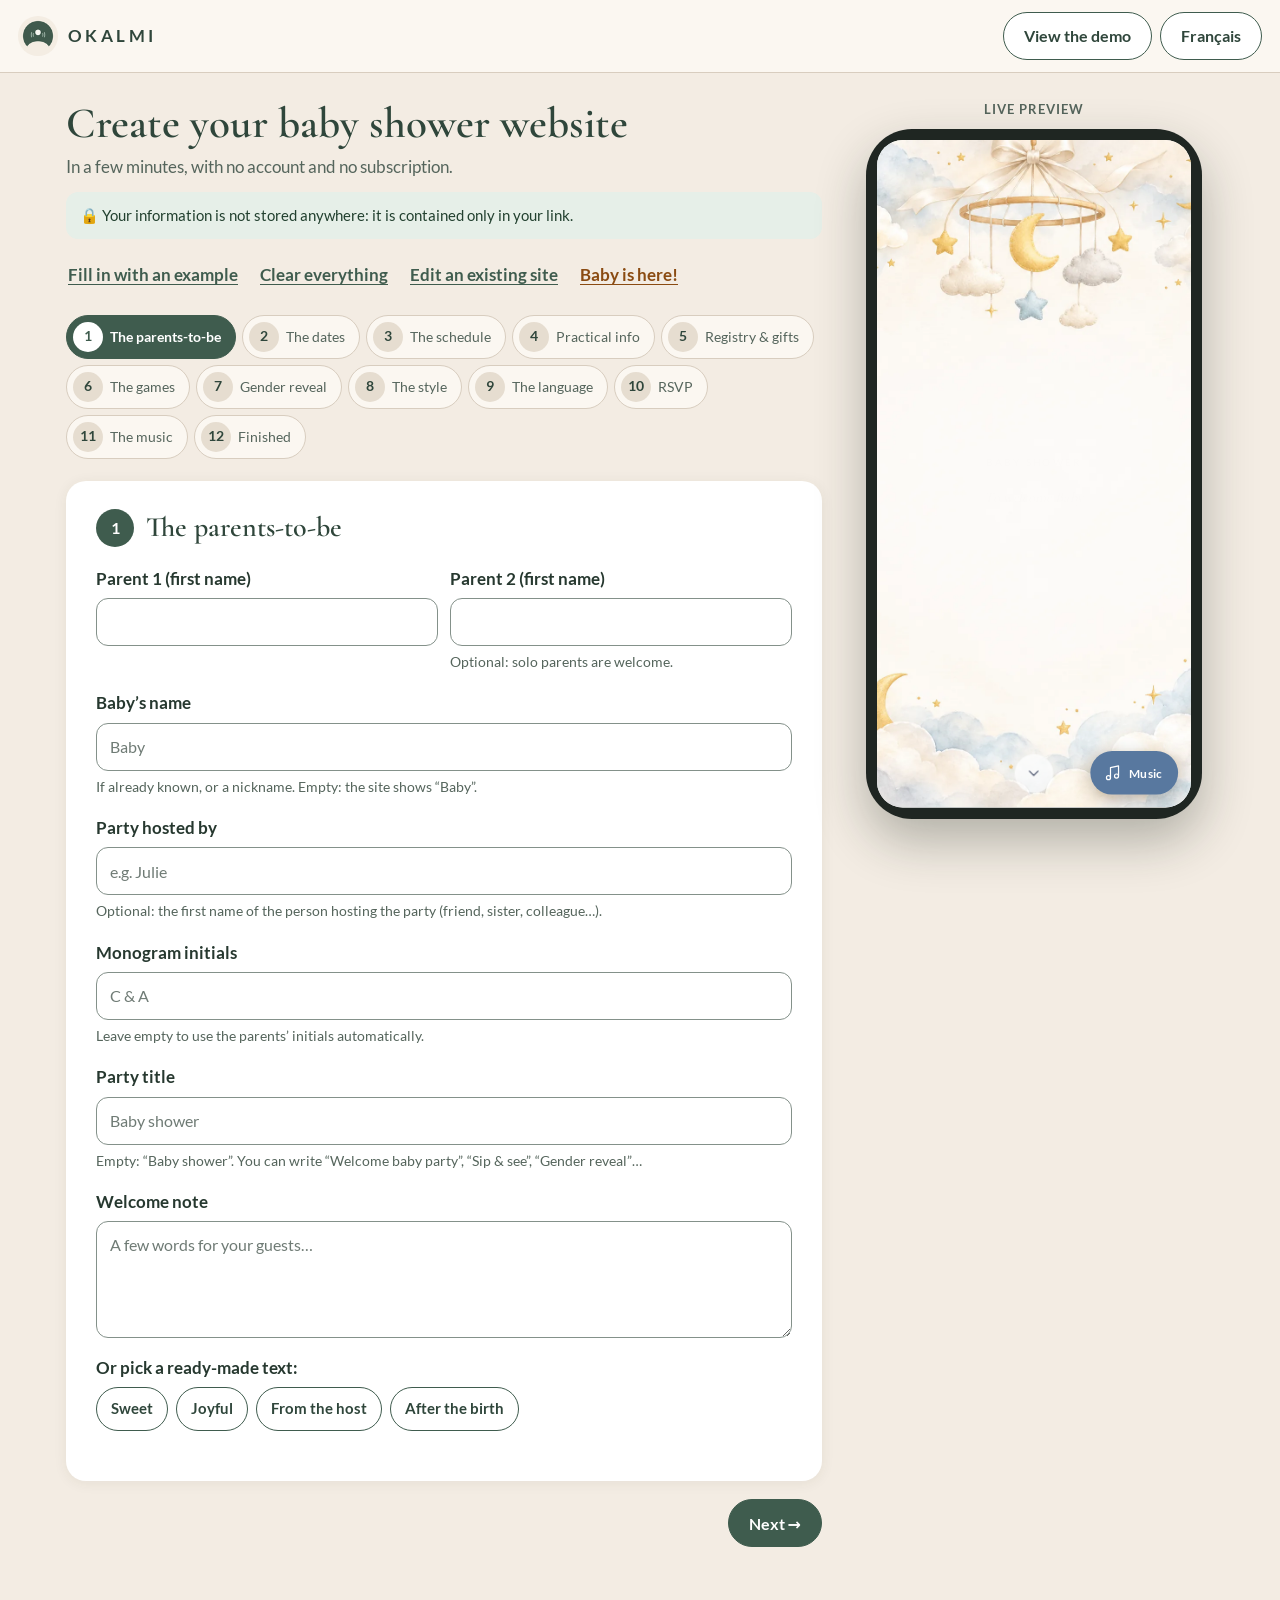
==== creer.html @ 024fb2fa "Site de baby shower OKALMI : premiere version Co-Authored-By: Claude Fable 5.2 <noreply@anthropic.co" ====
<!doctype html><!-- (c) OKALMI. Tous droits réservés. -->
<html lang="fr"><head><meta charset="utf-8"><meta name="viewport" content="width=device-width,initial-scale=1,viewport-fit=cover"><title>OKALMI – Créez votre site de baby shower</title><meta name="description" content="Créez votre site de baby shower en quelques minutes, sans compte ni abonnement."><meta name="robots" content="noindex,nofollow"><meta name="referrer" content="no-referrer"><meta http-equiv="Content-Security-Policy" content="default-src 'self'; img-src 'self' data: blob: https://res.cloudinary.com; style-src 'self' 'unsafe-inline'; script-src 'self'; connect-src 'self' https://api.cloudinary.com; media-src 'self'; frame-src 'self'; object-src 'none'; base-uri 'none'"><meta name="theme-color" content="#f3ece3"><link rel="icon" href="favicon.ico" sizes="any"><link rel="icon" type="image/png" sizes="64x64" href="img/okalmi.png"><link rel="apple-touch-icon" href="img/icon.png"><link rel="stylesheet" href="c.css?v=20b76d6e"></head><body><div id="app"></div><noscript><p style="padding:2em;text-align:center">Cette page a besoin de JavaScript. / This page needs JavaScript.</p></noscript><script src="c.js?v=ab8cbe67"></script></body></html>
---- c.css ----
/*! Site de baby shower OKALMI — (c) OKALMI. Tous droits réservés. Reproduction, modification et réutilisation interdites sans accord écrit. Voir LICENSE. */
@font-face{font-family:Allura;font-style:normal;font-weight:400;font-display:swap;src:url(fonts/allura-latin-ext-400-normal.woff2) format("woff2");unicode-range:U+0100-02BA,U+02BD-02C5,U+02C7-02CC,U+02CE-02D7,U+02DD-02FF,U+0304,U+0308,U+0329,U+1D00-1DBF,U+1E00-1E9F,U+1EF2-1EFF,U+2020,U+20A0-20AB,U+20AD-20C0,U+2113,U+2C60-2C7F,U+A720-A7FF}@font-face{font-family:Allura;font-style:normal;font-weight:400;font-display:swap;src:url(fonts/allura-latin-400-normal.woff2) format("woff2");unicode-range:U+0000-00FF,U+0131,U+0152-0153,U+02BB-02BC,U+02C6,U+02DA,U+02DC,U+0304,U+0308,U+0329,U+2000-206F,U+20AC,U+2122,U+2191,U+2193,U+2212,U+2215,U+FEFF,U+FFFD}@font-face{font-family:Cormorant Garamond;font-style:normal;font-weight:500;font-display:swap;src:url(fonts/cormorant-garamond-latin-ext-500-normal.woff2) format("woff2");unicode-range:U+0100-02BA,U+02BD-02C5,U+02C7-02CC,U+02CE-02D7,U+02DD-02FF,U+0304,U+0308,U+0329,U+1D00-1DBF,U+1E00-1E9F,U+1EF2-1EFF,U+2020,U+20A0-20AB,U+20AD-20C0,U+2113,U+2C60-2C7F,U+A720-A7FF}@font-face{font-family:Cormorant Garamond;font-style:normal;font-weight:500;font-display:swap;src:url(fonts/cormorant-garamond-latin-500-normal.woff2) format("woff2");unicode-range:U+0000-00FF,U+0131,U+0152-0153,U+02BB-02BC,U+02C6,U+02DA,U+02DC,U+0304,U+0308,U+0329,U+2000-206F,U+20AC,U+2122,U+2191,U+2193,U+2212,U+2215,U+FEFF,U+FFFD}@font-face{font-family:Cormorant Garamond;font-style:normal;font-weight:600;font-display:swap;src:url(fonts/cormorant-garamond-latin-ext-600-normal.woff2) format("woff2");unicode-range:U+0100-02BA,U+02BD-02C5,U+02C7-02CC,U+02CE-02D7,U+02DD-02FF,U+0304,U+0308,U+0329,U+1D00-1DBF,U+1E00-1E9F,U+1EF2-1EFF,U+2020,U+20A0-20AB,U+20AD-20C0,U+2113,U+2C60-2C7F,U+A720-A7FF}@font-face{font-family:Cormorant Garamond;font-style:normal;font-weight:600;font-display:swap;src:url(fonts/cormorant-garamond-latin-600-normal.woff2) format("woff2");unicode-range:U+0000-00FF,U+0131,U+0152-0153,U+02BB-02BC,U+02C6,U+02DA,U+02DC,U+0304,U+0308,U+0329,U+2000-206F,U+20AC,U+2122,U+2191,U+2193,U+2212,U+2215,U+FEFF,U+FFFD}@font-face{font-family:Lato;font-style:normal;font-weight:400;font-display:swap;src:url(fonts/lato-latin-ext-400-normal.woff2) format("woff2");unicode-range:U+0100-02BA,U+02BD-02C5,U+02C7-02CC,U+02CE-02D7,U+02DD-02FF,U+0304,U+0308,U+0329,U+1D00-1DBF,U+1E00-1E9F,U+1EF2-1EFF,U+2020,U+20A0-20AB,U+20AD-20C0,U+2113,U+2C60-2C7F,U+A720-A7FF}@font-face{font-family:Lato;font-style:normal;font-weight:400;font-display:swap;src:url(fonts/lato-latin-400-normal.woff2) format("woff2");unicode-range:U+0000-00FF,U+0131,U+0152-0153,U+02BB-02BC,U+02C6,U+02DA,U+02DC,U+0304,U+0308,U+0329,U+2000-206F,U+20AC,U+2122,U+2191,U+2193,U+2212,U+2215,U+FEFF,U+FFFD}@font-face{font-family:Lato;font-style:italic;font-weight:400;font-display:swap;src:url(fonts/lato-latin-ext-400-italic.woff2) format("woff2");unicode-range:U+0100-02BA,U+02BD-02C5,U+02C7-02CC,U+02CE-02D7,U+02DD-02FF,U+0304,U+0308,U+0329,U+1D00-1DBF,U+1E00-1E9F,U+1EF2-1EFF,U+2020,U+20A0-20AB,U+20AD-20C0,U+2113,U+2C60-2C7F,U+A720-A7FF}@font-face{font-family:Lato;font-style:italic;font-weight:400;font-display:swap;src:url(fonts/lato-latin-400-italic.woff2) format("woff2");unicode-range:U+0000-00FF,U+0131,U+0152-0153,U+02BB-02BC,U+02C6,U+02DA,U+02DC,U+0304,U+0308,U+0329,U+2000-206F,U+20AC,U+2122,U+2191,U+2193,U+2212,U+2215,U+FEFF,U+FFFD}@font-face{font-family:Lato;font-style:normal;font-weight:700;font-display:swap;src:url(fonts/lato-latin-ext-700-normal.woff2) format("woff2");unicode-range:U+0100-02BA,U+02BD-02C5,U+02C7-02CC,U+02CE-02D7,U+02DD-02FF,U+0304,U+0308,U+0329,U+1D00-1DBF,U+1E00-1E9F,U+1EF2-1EFF,U+2020,U+20A0-20AB,U+20AD-20C0,U+2113,U+2C60-2C7F,U+A720-A7FF}@font-face{font-family:Lato;font-style:normal;font-weight:700;font-display:swap;src:url(fonts/lato-latin-700-normal.woff2) format("woff2");unicode-range:U+0000-00FF,U+0131,U+0152-0153,U+02BB-02BC,U+02C6,U+02DA,U+02DC,U+0304,U+0308,U+0329,U+2000-206F,U+20AC,U+2122,U+2191,U+2193,U+2212,U+2215,U+FEFF,U+FFFD}@font-face{font-family:Playfair Display;font-style:normal;font-weight:400;font-display:swap;src:url(fonts/playfair-display-latin-ext-400-normal.woff2) format("woff2");unicode-range:U+0100-02BA,U+02BD-02C5,U+02C7-02CC,U+02CE-02D7,U+02DD-02FF,U+0304,U+0308,U+0329,U+1D00-1DBF,U+1E00-1E9F,U+1EF2-1EFF,U+2020,U+20A0-20AB,U+20AD-20C0,U+2113,U+2C60-2C7F,U+A720-A7FF}@font-face{font-family:Playfair Display;font-style:normal;font-weight:400;font-display:swap;src:url(fonts/playfair-display-latin-400-normal.woff2) format("woff2");unicode-range:U+0000-00FF,U+0131,U+0152-0153,U+02BB-02BC,U+02C6,U+02DA,U+02DC,U+0304,U+0308,U+0329,U+2000-206F,U+20AC,U+2122,U+2191,U+2193,U+2212,U+2215,U+FEFF,U+FFFD}@font-face{font-family:Playfair Display;font-style:italic;font-weight:400;font-display:swap;src:url(fonts/playfair-display-latin-ext-400-italic.woff2) format("woff2");unicode-range:U+0100-02BA,U+02BD-02C5,U+02C7-02CC,U+02CE-02D7,U+02DD-02FF,U+0304,U+0308,U+0329,U+1D00-1DBF,U+1E00-1E9F,U+1EF2-1EFF,U+2020,U+20A0-20AB,U+20AD-20C0,U+2113,U+2C60-2C7F,U+A720-A7FF}@font-face{font-family:Playfair Display;font-style:italic;font-weight:400;font-display:swap;src:url(fonts/playfair-display-latin-400-italic.woff2) format("woff2");unicode-range:U+0000-00FF,U+0131,U+0152-0153,U+02BB-02BC,U+02C6,U+02DA,U+02DC,U+0304,U+0308,U+0329,U+2000-206F,U+20AC,U+2122,U+2191,U+2193,U+2212,U+2215,U+FEFF,U+FFFD}@font-face{font-family:Playfair Display;font-style:normal;font-weight:500;font-display:swap;src:url(fonts/playfair-display-latin-ext-500-normal.woff2) format("woff2");unicode-range:U+0100-02BA,U+02BD-02C5,U+02C7-02CC,U+02CE-02D7,U+02DD-02FF,U+0304,U+0308,U+0329,U+1D00-1DBF,U+1E00-1E9F,U+1EF2-1EFF,U+2020,U+20A0-20AB,U+20AD-20C0,U+2113,U+2C60-2C7F,U+A720-A7FF}@font-face{font-family:Playfair Display;font-style:normal;font-weight:500;font-display:swap;src:url(fonts/playfair-display-latin-500-normal.woff2) format("woff2");unicode-range:U+0000-00FF,U+0131,U+0152-0153,U+02BB-02BC,U+02C6,U+02DA,U+02DC,U+0304,U+0308,U+0329,U+2000-206F,U+20AC,U+2122,U+2191,U+2193,U+2212,U+2215,U+FEFF,U+FFFD}@font-face{font-family:Playfair Display;font-style:italic;font-weight:500;font-display:swap;src:url(fonts/playfair-display-latin-ext-500-italic.woff2) format("woff2");unicode-range:U+0100-02BA,U+02BD-02C5,U+02C7-02CC,U+02CE-02D7,U+02DD-02FF,U+0304,U+0308,U+0329,U+1D00-1DBF,U+1E00-1E9F,U+1EF2-1EFF,U+2020,U+20A0-20AB,U+20AD-20C0,U+2113,U+2C60-2C7F,U+A720-A7FF}@font-face{font-family:Playfair Display;font-style:italic;font-weight:500;font-display:swap;src:url(fonts/playfair-display-latin-500-italic.woff2) format("woff2");unicode-range:U+0000-00FF,U+0131,U+0152-0153,U+02BB-02BC,U+02C6,U+02DA,U+02DC,U+0304,U+0308,U+0329,U+2000-206F,U+20AC,U+2122,U+2191,U+2193,U+2212,U+2215,U+FEFF,U+FFFD}@font-face{font-family:Playfair Display;font-style:normal;font-weight:600;font-display:swap;src:url(fonts/playfair-display-latin-ext-600-normal.woff2) format("woff2");unicode-range:U+0100-02BA,U+02BD-02C5,U+02C7-02CC,U+02CE-02D7,U+02DD-02FF,U+0304,U+0308,U+0329,U+1D00-1DBF,U+1E00-1E9F,U+1EF2-1EFF,U+2020,U+20A0-20AB,U+20AD-20C0,U+2113,U+2C60-2C7F,U+A720-A7FF}@font-face{font-family:Playfair Display;font-style:normal;font-weight:600;font-display:swap;src:url(fonts/playfair-display-latin-600-normal.woff2) format("woff2");unicode-range:U+0000-00FF,U+0131,U+0152-0153,U+02BB-02BC,U+02C6,U+02DA,U+02DC,U+0304,U+0308,U+0329,U+2000-206F,U+20AC,U+2122,U+2191,U+2193,U+2212,U+2215,U+FEFF,U+FFFD}@font-face{font-family:Jost;font-style:normal;font-weight:300;font-display:swap;src:url(fonts/jost-latin-ext-300-normal.woff2) format("woff2");unicode-range:U+0100-02BA,U+02BD-02C5,U+02C7-02CC,U+02CE-02D7,U+02DD-02FF,U+0304,U+0308,U+0329,U+1D00-1DBF,U+1E00-1E9F,U+1EF2-1EFF,U+2020,U+20A0-20AB,U+20AD-20C0,U+2113,U+2C60-2C7F,U+A720-A7FF}@font-face{font-family:Jost;font-style:normal;font-weight:300;font-display:swap;src:url(fonts/jost-latin-300-normal.woff2) format("woff2");unicode-range:U+0000-00FF,U+0131,U+0152-0153,U+02BB-02BC,U+02C6,U+02DA,U+02DC,U+0304,U+0308,U+0329,U+2000-206F,U+20AC,U+2122,U+2191,U+2193,U+2212,U+2215,U+FEFF,U+FFFD}@font-face{font-family:Jost;font-style:normal;font-weight:400;font-display:swap;src:url(fonts/jost-latin-ext-400-normal.woff2) format("woff2");unicode-range:U+0100-02BA,U+02BD-02C5,U+02C7-02CC,U+02CE-02D7,U+02DD-02FF,U+0304,U+0308,U+0329,U+1D00-1DBF,U+1E00-1E9F,U+1EF2-1EFF,U+2020,U+20A0-20AB,U+20AD-20C0,U+2113,U+2C60-2C7F,U+A720-A7FF}@font-face{font-family:Jost;font-style:normal;font-weight:400;font-display:swap;src:url(fonts/jost-latin-400-normal.woff2) format("woff2");unicode-range:U+0000-00FF,U+0131,U+0152-0153,U+02BB-02BC,U+02C6,U+02DA,U+02DC,U+0304,U+0308,U+0329,U+2000-206F,U+20AC,U+2122,U+2191,U+2193,U+2212,U+2215,U+FEFF,U+FFFD}@font-face{font-family:Jost;font-style:normal;font-weight:500;font-display:swap;src:url(fonts/jost-latin-ext-500-normal.woff2) format("woff2");unicode-range:U+0100-02BA,U+02BD-02C5,U+02C7-02CC,U+02CE-02D7,U+02DD-02FF,U+0304,U+0308,U+0329,U+1D00-1DBF,U+1E00-1E9F,U+1EF2-1EFF,U+2020,U+20A0-20AB,U+20AD-20C0,U+2113,U+2C60-2C7F,U+A720-A7FF}@font-face{font-family:Jost;font-style:normal;font-weight:500;font-display:swap;src:url(fonts/jost-latin-500-normal.woff2) format("woff2");unicode-range:U+0000-00FF,U+0131,U+0152-0153,U+02BB-02BC,U+02C6,U+02DA,U+02DC,U+0304,U+0308,U+0329,U+2000-206F,U+20AC,U+2122,U+2191,U+2193,U+2212,U+2215,U+FEFF,U+FFFD}@font-face{font-family:Jost;font-style:normal;font-weight:700;font-display:swap;src:url(fonts/jost-latin-ext-700-normal.woff2) format("woff2");unicode-range:U+0100-02BA,U+02BD-02C5,U+02C7-02CC,U+02CE-02D7,U+02DD-02FF,U+0304,U+0308,U+0329,U+1D00-1DBF,U+1E00-1E9F,U+1EF2-1EFF,U+2020,U+20A0-20AB,U+20AD-20C0,U+2113,U+2C60-2C7F,U+A720-A7FF}@font-face{font-family:Jost;font-style:normal;font-weight:700;font-display:swap;src:url(fonts/jost-latin-700-normal.woff2) format("woff2");unicode-range:U+0000-00FF,U+0131,U+0152-0153,U+02BB-02BC,U+02C6,U+02DA,U+02DC,U+0304,U+0308,U+0329,U+2000-206F,U+20AC,U+2122,U+2191,U+2193,U+2212,U+2215,U+FEFF,U+FFFD}@font-face{font-family:Pinyon Script;font-style:normal;font-weight:400;font-display:swap;src:url(fonts/pinyon-script-latin-ext-400-normal.woff2) format("woff2");unicode-range:U+0100-02BA,U+02BD-02C5,U+02C7-02CC,U+02CE-02D7,U+02DD-02FF,U+0304,U+0308,U+0329,U+1D00-1DBF,U+1E00-1E9F,U+1EF2-1EFF,U+2020,U+20A0-20AB,U+20AD-20C0,U+2113,U+2C60-2C7F,U+A720-A7FF}@font-face{font-family:Pinyon Script;font-style:normal;font-weight:400;font-display:swap;src:url(fonts/pinyon-script-latin-400-normal.woff2) format("woff2");unicode-range:U+0000-00FF,U+0131,U+0152-0153,U+02BB-02BC,U+02C6,U+02DA,U+02DC,U+0304,U+0308,U+0329,U+2000-206F,U+20AC,U+2122,U+2191,U+2193,U+2212,U+2215,U+FEFF,U+FFFD}@font-face{font-family:EB Garamond;font-style:normal;font-weight:400;font-display:swap;src:url(fonts/eb-garamond-latin-ext-400-normal.woff2) format("woff2");unicode-range:U+0100-02BA,U+02BD-02C5,U+02C7-02CC,U+02CE-02D7,U+02DD-02FF,U+0304,U+0308,U+0329,U+1D00-1DBF,U+1E00-1E9F,U+1EF2-1EFF,U+2020,U+20A0-20AB,U+20AD-20C0,U+2113,U+2C60-2C7F,U+A720-A7FF}@font-face{font-family:EB Garamond;font-style:normal;font-weight:400;font-display:swap;src:url(fonts/eb-garamond-latin-400-normal.woff2) format("woff2");unicode-range:U+0000-00FF,U+0131,U+0152-0153,U+02BB-02BC,U+02C6,U+02DA,U+02DC,U+0304,U+0308,U+0329,U+2000-206F,U+20AC,U+2122,U+2191,U+2193,U+2212,U+2215,U+FEFF,U+FFFD}@font-face{font-family:EB Garamond;font-style:italic;font-weight:400;font-display:swap;src:url(fonts/eb-garamond-latin-ext-400-italic.woff2) format("woff2");unicode-range:U+0100-02BA,U+02BD-02C5,U+02C7-02CC,U+02CE-02D7,U+02DD-02FF,U+0304,U+0308,U+0329,U+1D00-1DBF,U+1E00-1E9F,U+1EF2-1EFF,U+2020,U+20A0-20AB,U+20AD-20C0,U+2113,U+2C60-2C7F,U+A720-A7FF}@font-face{font-family:EB Garamond;font-style:italic;font-weight:400;font-display:swap;src:url(fonts/eb-garamond-latin-400-italic.woff2) format("woff2");unicode-range:U+0000-00FF,U+0131,U+0152-0153,U+02BB-02BC,U+02C6,U+02DA,U+02DC,U+0304,U+0308,U+0329,U+2000-206F,U+20AC,U+2122,U+2191,U+2193,U+2212,U+2215,U+FEFF,U+FFFD}@font-face{font-family:EB Garamond;font-style:normal;font-weight:700;font-display:swap;src:url(fonts/eb-garamond-latin-ext-700-normal.woff2) format("woff2");unicode-range:U+0100-02BA,U+02BD-02C5,U+02C7-02CC,U+02CE-02D7,U+02DD-02FF,U+0304,U+0308,U+0329,U+1D00-1DBF,U+1E00-1E9F,U+1EF2-1EFF,U+2020,U+20A0-20AB,U+20AD-20C0,U+2113,U+2C60-2C7F,U+A720-A7FF}@font-face{font-family:EB Garamond;font-style:normal;font-weight:700;font-display:swap;src:url(fonts/eb-garamond-latin-700-normal.woff2) format("woff2");unicode-range:U+0000-00FF,U+0131,U+0152-0153,U+02BB-02BC,U+02C6,U+02DA,U+02DC,U+0304,U+0308,U+0329,U+2000-206F,U+20AC,U+2122,U+2191,U+2193,U+2212,U+2215,U+FEFF,U+FFFD}@font-face{font-family:Yeseva One;font-style:normal;font-weight:400;font-display:swap;src:url(fonts/yeseva-one-latin-ext-400-normal.woff2) format("woff2");unicode-range:U+0100-02BA,U+02BD-02C5,U+02C7-02CC,U+02CE-02D7,U+02DD-02FF,U+0304,U+0308,U+0329,U+1D00-1DBF,U+1E00-1E9F,U+1EF2-1EFF,U+2020,U+20A0-20AB,U+20AD-20C0,U+2113,U+2C60-2C7F,U+A720-A7FF}@font-face{font-family:Yeseva One;font-style:normal;font-weight:400;font-display:swap;src:url(fonts/yeseva-one-latin-400-normal.woff2) format("woff2");unicode-range:U+0000-00FF,U+0131,U+0152-0153,U+02BB-02BC,U+02C6,U+02DA,U+02DC,U+0304,U+0308,U+0329,U+2000-206F,U+20AC,U+2122,U+2191,U+2193,U+2212,U+2215,U+FEFF,U+FFFD}@font-face{font-family:Marcellus;font-style:normal;font-weight:400;font-display:swap;src:url(fonts/marcellus-latin-ext-400-normal.woff2) format("woff2");unicode-range:U+0100-02BA,U+02BD-02C5,U+02C7-02CC,U+02CE-02D7,U+02DD-02FF,U+0304,U+0308,U+0329,U+1D00-1DBF,U+1E00-1E9F,U+1EF2-1EFF,U+2020,U+20A0-20AB,U+20AD-20C0,U+2113,U+2C60-2C7F,U+A720-A7FF}@font-face{font-family:Marcellus;font-style:normal;font-weight:400;font-display:swap;src:url(fonts/marcellus-latin-400-normal.woff2) format("woff2");unicode-range:U+0000-00FF,U+0131,U+0152-0153,U+02BB-02BC,U+02C6,U+02DA,U+02DC,U+0304,U+0308,U+0329,U+2000-206F,U+20AC,U+2122,U+2191,U+2193,U+2212,U+2215,U+FEFF,U+FFFD}*,*:before,*:after{box-sizing:border-box}html{-webkit-text-size-adjust:100%}body{margin:0;background:#f3ece3;color:#26382f;font:400 17px/1.6 Lato,system-ui,-apple-system,Segoe UI,sans-serif;-webkit-font-smoothing:antialiased;--g:#3f5c4e;--gd:#2f463b;--line:#d8cdbf;--mute:#55655c}img{max-width:100%;display:block}button,input,select,textarea{font:inherit;color:inherit}:focus-visible{outline:3px solid #1f6f4d;outline-offset:2px;border-radius:6px}.vh{position:absolute;width:1px;height:1px;opacity:0;overflow:hidden}.top{display:flex;align-items:center;justify-content:space-between;gap:12px;padding:12px 18px;background:#fbf7f1;border-bottom:1px solid var(--line)}.brand{display:flex;align-items:center;gap:10px;color:var(--gd);text-decoration:none;font-weight:700;letter-spacing:.2em}.brand img{border-radius:50%}.top-act{display:flex;gap:8px;flex-wrap:wrap;justify-content:flex-end}.wrap{display:grid;grid-template-columns:minmax(0,1fr);gap:32px;max-width:1180px;margin:0 auto;padding:26px 16px 110px}h1{margin:0 0 4px;font:600 clamp(2rem,6vw,2.7rem)/1.15 "Cormorant Garamond",serif;color:var(--gd)}.sub{margin:0 0 12px;font-size:1.08rem;color:var(--mute)}.priv{margin:0 0 14px;padding:11px 14px;border-radius:12px;background:#e6efe8;color:#22402f;font-size:.95rem}.tools{display:flex;flex-wrap:wrap;gap:4px 18px;margin-bottom:14px}.lk{min-height:44px;padding:8px 2px;border:0;background:none;color:var(--g);font-weight:700;text-decoration:underline;text-underline-offset:3px;cursor:pointer}.loadbox{margin-bottom:16px;padding:16px;border:1px solid var(--line);border-radius:16px;background:#fff}.notice{margin:0 0 14px;padding:11px 14px;border-radius:12px;background:#fff6d9;color:#5a4300;font-weight:700}.notice.bad{background:#fbe6e6;color:#8f1717}.nav{display:flex;gap:6px;margin:0 -16px 14px;padding:4px 16px 8px;overflow-x:auto;scrollbar-width:thin}.st{flex:none;display:flex;align-items:center;gap:7px;min-height:44px;padding:6px 14px 6px 6px;border:1px solid var(--line);border-radius:999px;background:#fbf7f1;color:var(--mute);font-size:.9rem;cursor:pointer;white-space:nowrap}.st b{display:grid;place-items:center;width:30px;height:30px;border-radius:50%;background:#e6ddd0;color:var(--gd);font-size:.85rem}.st.on{background:var(--g);border-color:var(--g);color:#fff;font-weight:700}.st.on b{background:#fff;color:var(--g)}.card{padding:22px 18px 26px;border-radius:20px;background:#fff;box-shadow:0 2px 14px #3c321e12}.card h2{display:flex;align-items:center;gap:12px;margin:0 0 18px;font:600 1.75rem/1.2 Cormorant Garamond,serif;color:var(--gd)}.card h2 span{display:grid;place-items:center;flex:none;width:38px;height:38px;border-radius:50%;background:var(--g);color:#fff;font:700 1rem Lato,sans-serif}.card h3{margin:0 0 8px;font:600 1.5rem Cormorant Garamond,serif;color:var(--gd)}.f{display:block;min-width:0;margin:0 0 16px;padding:0;border:0}.f-l{display:block;margin:0 0 6px;padding:0;font-weight:700}.f small,.box>small{display:block;margin-top:5px;font-size:.88rem;color:var(--mute)}input[type=text],input[type=date],input[type=time],input[type=tel],input[type=email],input[type=url],select,textarea{display:block;width:100%;min-height:48px;padding:11px 13px;border:1px solid #84918a;border-radius:12px;background:#fff;font-size:16px;line-height:1.45}textarea{resize:vertical}input::placeholder,textarea::placeholder{color:#6f7b75;opacity:1}.g2{display:grid;grid-template-columns:1fr 1fr;gap:0 12px}.note{margin:0 0 16px;padding:10px 14px;border-inline-start:3px solid #b9c9bd;background:#f6f3ee;border-radius:0 10px 10px 0;font-size:.94rem;color:#3d4d44}.f2{margin:-8px 0 16px;padding:8px 10px 10px;border-radius:0 0 12px 12px;background:#eef3f8}.f2 .f-l{font-size:.86rem;font-weight:400;color:#33475b}.binote p{margin:0 0 10px}.row>div>.f2{margin-top:-8px}.row input[data-cm2]{flex:1;min-width:0}.note.warn{border-color:#d9a514;background:#fff6d9;color:#5a4300}.empty{padding:22px;border:1px dashed var(--line);border-radius:14px;text-align:center;color:var(--mute)}.chips{display:flex;flex-wrap:wrap;gap:8px;margin-bottom:20px}.chip{min-height:44px;padding:8px 14px;border:1px solid var(--g);border-radius:999px;background:#fff;color:var(--gd);font-size:.92rem;font-weight:700;cursor:pointer}.chip:hover{background:#e6efe8}.box{position:relative;min-width:0;margin:0 0 18px;padding:16px 14px 6px;border:1px solid var(--line);border-radius:16px;background:#fdfbf8}.box legend{padding:0 8px;font:600 1.25rem Cormorant Garamond,serif;color:var(--gd)}.box-act{display:flex;justify-content:flex-end;gap:6px;margin:-6px 0 6px}.box>.b{margin-bottom:12px}.ib{width:44px;height:44px;flex:none;border:1px solid var(--line);border-radius:12px;background:#fff;cursor:pointer;font-size:1.05rem}.ib:disabled{opacity:.35;cursor:default}.ib-x{color:#8f1717}.row{display:flex;gap:8px;align-items:flex-start;margin-bottom:10px;padding-bottom:4px;border-bottom:1px dashed var(--line)}.row>div,.row>input{flex:1;min-width:0}.row>.ib{margin-top:30px}.row>input+.ib{margin-top:2px}.b{display:inline-flex;align-items:center;justify-content:center;gap:8px;min-height:48px;padding:10px 20px;border:1px solid var(--g);border-radius:999px;font-weight:700;font-size:1rem;line-height:1.2;text-decoration:none;cursor:pointer;text-align:center}.b-p{background:var(--g);color:#fff}.b-p:hover{background:var(--gd)}.b-s{background:#fff;color:var(--gd)}.b-s:hover{background:#e6efe8}.b-wa{background:#0e7a45;border-color:#0e7a45;color:#fff}.pn{display:flex;align-items:center;justify-content:space-between;gap:10px;margin-top:18px}.savedtag{font-size:.82rem;color:var(--mute);text-align:center}.styles{display:grid;grid-template-columns:repeat(auto-fill,minmax(104px,1fr));gap:10px;margin-bottom:20px}.sty,.il{position:relative;padding:0;border:3px solid transparent;border-radius:14px;background:#fff;overflow:hidden;cursor:pointer;box-shadow:0 0 0 1px var(--line)}.sty img,.il img{width:100%;height:auto;aspect-ratio:2/3;object-fit:cover}.sty span,.il span{display:block;padding:7px 4px;font-size:.88rem;font-weight:700;line-height:1.2}.sty.on,.il.on{border-color:var(--g);box-shadow:0 4px 14px #283c3240}.sty.on:after,.il.on:after{content:"\2713";position:absolute;top:6px;inset-inline-end:6px;display:grid;place-items:center;width:28px;height:28px;border-radius:50%;background:var(--g);color:#fff;font-weight:700}.illus{display:grid;grid-template-columns:repeat(auto-fill,minmax(88px,1fr));gap:10px}.il span{font-size:.78rem;font-weight:400}.colr{display:flex;align-items:center;gap:12px;flex-wrap:wrap}input[type=color]{width:64px;height:48px;padding:3px;border:1px solid #84918a;border-radius:12px;background:#fff;cursor:pointer}.photo{display:flex;gap:14px;align-items:center;margin-bottom:10px}.photo img{width:84px;height:112px;object-fit:cover;border-radius:12px}.vend{background:#f1f5f1;border-color:#c9d8cd;padding-bottom:14px}.vend .chips{margin-bottom:8px}.vmsg{margin:0 0 8px;padding:9px 12px;border-radius:10px;background:#fbe6e6;color:#8f1717;font-weight:700}.vend>small{margin-top:4px}.phq{margin:6px 0 0;font-size:.88rem;color:var(--mute)}.msg{margin:8px 0 0;font-size:.92rem;font-weight:700;color:var(--g);min-height:1.2em}.rds,.cks{display:grid;gap:8px}.cks-2{grid-template-columns:1fr 1fr;margin-bottom:16px}.rd,.ck{position:relative;display:block;cursor:pointer}.rd input,.ck input{position:absolute;top:15px;inset-inline-start:14px;width:20px;height:20px;margin:0;accent-color:var(--g)}.rd>span,.ck>span{display:flex;align-items:center;justify-content:space-between;flex-wrap:wrap;gap:8px;min-height:50px;padding:8px 12px;padding-inline-start:46px;border:1px solid var(--line);border-radius:12px;background:#fff}.rd input:checked+span,.ck input:checked+span{border-color:var(--g);background:#eef4ef;font-weight:700}.ck{margin-bottom:12px}.cks .ck{margin:0}.play{position:relative;z-index:1;min-height:40px;padding:6px 14px;font-size:.9rem}.todo ul{list-style:none;margin:0;padding:0;display:grid;gap:10px}.todo li{display:flex;align-items:center;justify-content:space-between;gap:10px;padding:10px 14px;border-radius:12px;background:#fff6d9;color:#5a4300;font-weight:700}.url{font:400 .85rem/1.45 ui-monospace,Consolas,monospace;word-break:break-all;background:#f6f3ee;margin-top:8px}.acts{display:flex;flex-wrap:wrap;gap:8px;margin:12px 0}.len{margin:0 0 10px;font-size:.86rem;color:var(--mute)}.qr{margin:12px 0;padding:10px;width:max-content;max-width:100%;border:1px solid var(--line);border-radius:14px;background:#fff}.qr img{width:220px;height:220px;image-rendering:pixelated}.warnbox{background:#fff6d9;border-color:#ecd28a;padding-bottom:12px}.warnbox p{margin:0 0 6px}.done .box{padding-top:14px}.pv{display:none}.pv-t{margin:0 0 10px;text-align:center;font-weight:700;color:var(--mute);letter-spacing:.08em;text-transform:uppercase;font-size:.8rem}.phone{position:relative;width:336px;height:690px;margin:0 auto;padding:11px;border-radius:46px;background:#1f2622;box-shadow:0 22px 50px #1e281e4d}.phone iframe{width:390px;height:829px;border:0;border-radius:32px;background:#fff;transform:scale(.8051);transform-origin:0 0}.pv-x{display:none}.pv-btn{position:fixed;z-index:30;bottom:calc(14px + env(safe-area-inset-bottom));inset-inline-end:14px;box-shadow:0 8px 24px #1e281e59}.pv-open{overflow:hidden}.pv-open .pv{display:flex;flex-direction:column;position:fixed;inset:0;z-index:40;background:#f3ece3}.pv-open .pv-t{display:none}.pv-open .phone{flex:1;width:100%;height:auto;padding:0;border-radius:0;box-shadow:none;background:#fff}.pv-open .phone iframe{width:100%;height:100%;border-radius:0;transform:none}.pv-open .pv-x{display:flex;margin:10px auto calc(10px + env(safe-area-inset-bottom))}@media(max-width:520px){.g2{grid-template-columns:1fr}.top{padding:10px 12px}.brand span{display:none}.top-act{flex-wrap:nowrap}.top-act .b{padding:8px 12px;font-size:.84rem;min-height:44px}}@media(min-width:1040px){.wrap{grid-template-columns:minmax(0,1fr) 360px;padding-bottom:60px}.card{padding:28px 30px 30px}.pv{display:block;position:sticky;top:18px;align-self:start}.pv-btn{display:none}.nav{flex-wrap:wrap;overflow:visible;margin:0 0 14px;padding:4px 0 8px}}@media(prefers-reduced-motion:reduce){*{scroll-behavior:auto!important}}.lk-born{color:#8a4b12}.pal{display:flex;flex-wrap:wrap;gap:8px;margin-bottom:12px}.sw{display:flex;align-items:center;gap:8px;min-height:44px;padding:6px 14px 6px 8px;border:1px solid var(--line);border-radius:999px;background:#fff;font-size:.9rem;cursor:pointer}.sw i{width:26px;height:26px;border-radius:50%;background:var(--c);box-shadow:inset 0 0 0 1px #0000001f}.sw.on{border-color:var(--g);background:#eef4ef;font-weight:700}.colr span{font-size:.92rem;color:var(--mute)}.surpbox{background:#f4f1f8;border-color:#d9d2e6}.bornbox,.borncall{background:#fff8ec;border-color:#ecd28a;padding-bottom:14px}.born-h{font:600 1.5rem Cormorant Garamond,serif!important;color:#6b3f0c}.borncall p{margin:0 0 12px}.tipbox ul{margin:0 0 10px;padding-inline-start:20px}.tipbox li{margin-bottom:6px}.loadbox .acts{margin:0 0 8px}.loadbox small{display:block;font-size:.88rem;color:var(--mute)}.todo{margin-bottom:18px}
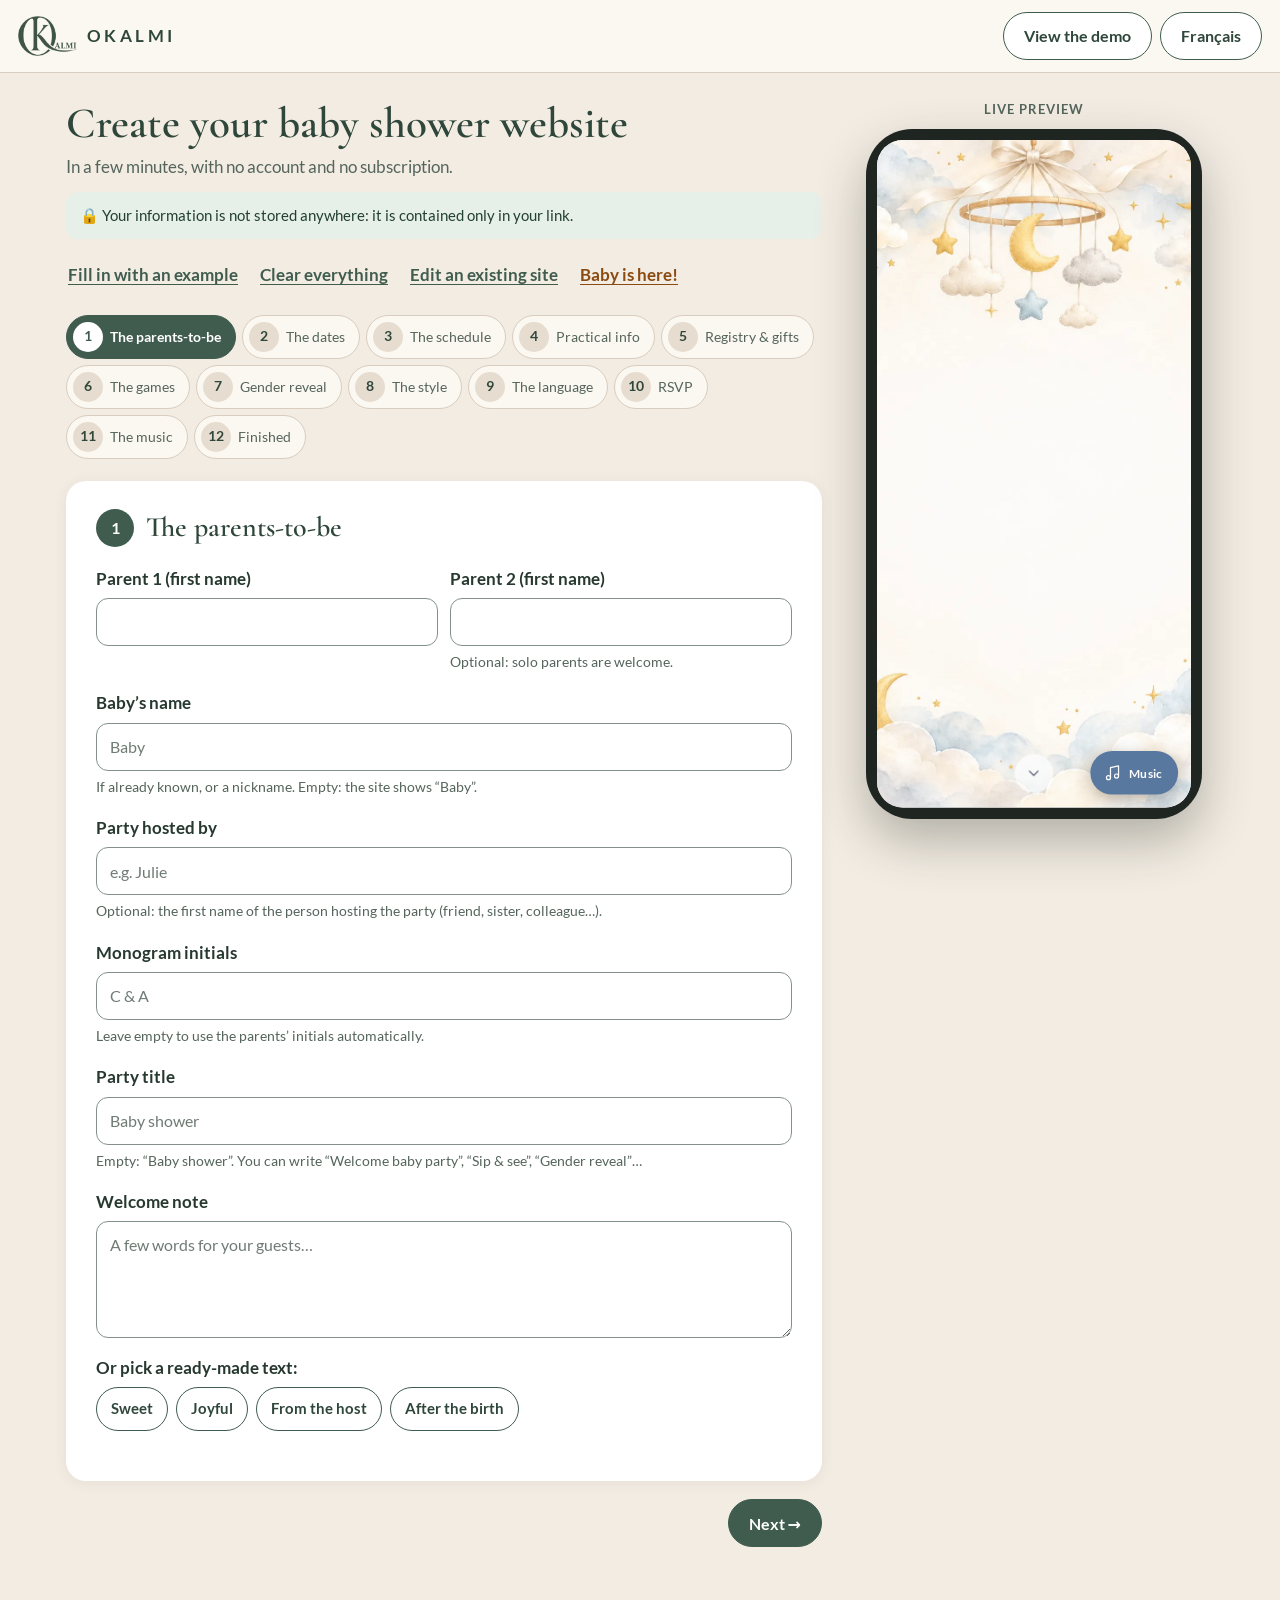
==== commit 49c3b6d0: "Nouveau logo OKALMI (en-tete, accueil, erreur) et icone d'onglet Co-Authored-By: Claude Opus 5.5 <no" ====
--- a/creer.html
+++ b/creer.html
@@ -1,2 +1,2 @@
 <!doctype html><!-- (c) OKALMI. Tous droits réservés. -->
-<html lang="fr"><head><meta charset="utf-8"><meta name="viewport" content="width=device-width,initial-scale=1,viewport-fit=cover"><title>OKALMI – Créez votre site de baby shower</title><meta name="description" content="Créez votre site de baby shower en quelques minutes, sans compte ni abonnement."><meta name="robots" content="noindex,nofollow"><meta name="referrer" content="no-referrer"><meta http-equiv="Content-Security-Policy" content="default-src 'self'; img-src 'self' data: blob: https://res.cloudinary.com; style-src 'self' 'unsafe-inline'; script-src 'self'; connect-src 'self' https://api.cloudinary.com; media-src 'self'; frame-src 'self'; object-src 'none'; base-uri 'none'"><meta name="theme-color" content="#f3ece3"><link rel="icon" href="favicon.ico" sizes="any"><link rel="icon" type="image/png" sizes="64x64" href="img/okalmi.png"><link rel="apple-touch-icon" href="img/icon.png"><link rel="stylesheet" href="c.css?v=20b76d6e"></head><body><div id="app"></div><noscript><p style="padding:2em;text-align:center">Cette page a besoin de JavaScript. / This page needs JavaScript.</p></noscript><script src="c.js?v=ab8cbe67"></script></body></html>+<html lang="fr"><head><meta charset="utf-8"><meta name="viewport" content="width=device-width,initial-scale=1,viewport-fit=cover"><title>OKALMI – Créez votre site de baby shower</title><meta name="description" content="Créez votre site de baby shower en quelques minutes, sans compte ni abonnement."><meta name="robots" content="noindex,nofollow"><meta name="referrer" content="no-referrer"><meta http-equiv="Content-Security-Policy" content="default-src 'self'; img-src 'self' data: blob: https://res.cloudinary.com; style-src 'self' 'unsafe-inline'; script-src 'self'; connect-src 'self' https://api.cloudinary.com; media-src 'self'; frame-src 'self'; object-src 'none'; base-uri 'none'"><meta name="theme-color" content="#f3ece3"><link rel="icon" href="favicon.ico" sizes="any"><link rel="icon" type="image/png" sizes="64x64" href="img/okalmi.png"><link rel="apple-touch-icon" href="img/icon.png"><link rel="stylesheet" href="c.css?v=0b484f0f"></head><body><div id="app"></div><noscript><p style="padding:2em;text-align:center">Cette page a besoin de JavaScript. / This page needs JavaScript.</p></noscript><script src="c.js?v=3ca9a4aa"></script></body></html>
--- a/c.css
+++ b/c.css
@@ -1,2 +1,2 @@
 /*! Site de baby shower OKALMI — (c) OKALMI. Tous droits réservés. Reproduction, modification et réutilisation interdites sans accord écrit. Voir LICENSE. */
-@font-face{font-family:Allura;font-style:normal;font-weight:400;font-display:swap;src:url(fonts/allura-latin-ext-400-normal.woff2) format("woff2");unicode-range:U+0100-02BA,U+02BD-02C5,U+02C7-02CC,U+02CE-02D7,U+02DD-02FF,U+0304,U+0308,U+0329,U+1D00-1DBF,U+1E00-1E9F,U+1EF2-1EFF,U+2020,U+20A0-20AB,U+20AD-20C0,U+2113,U+2C60-2C7F,U+A720-A7FF}@font-face{font-family:Allura;font-style:normal;font-weight:400;font-display:swap;src:url(fonts/allura-latin-400-normal.woff2) format("woff2");unicode-range:U+0000-00FF,U+0131,U+0152-0153,U+02BB-02BC,U+02C6,U+02DA,U+02DC,U+0304,U+0308,U+0329,U+2000-206F,U+20AC,U+2122,U+2191,U+2193,U+2212,U+2215,U+FEFF,U+FFFD}@font-face{font-family:Cormorant Garamond;font-style:normal;font-weight:500;font-display:swap;src:url(fonts/cormorant-garamond-latin-ext-500-normal.woff2) format("woff2");unicode-range:U+0100-02BA,U+02BD-02C5,U+02C7-02CC,U+02CE-02D7,U+02DD-02FF,U+0304,U+0308,U+0329,U+1D00-1DBF,U+1E00-1E9F,U+1EF2-1EFF,U+2020,U+20A0-20AB,U+20AD-20C0,U+2113,U+2C60-2C7F,U+A720-A7FF}@font-face{font-family:Cormorant Garamond;font-style:normal;font-weight:500;font-display:swap;src:url(fonts/cormorant-garamond-latin-500-normal.woff2) format("woff2");unicode-range:U+0000-00FF,U+0131,U+0152-0153,U+02BB-02BC,U+02C6,U+02DA,U+02DC,U+0304,U+0308,U+0329,U+2000-206F,U+20AC,U+2122,U+2191,U+2193,U+2212,U+2215,U+FEFF,U+FFFD}@font-face{font-family:Cormorant Garamond;font-style:normal;font-weight:600;font-display:swap;src:url(fonts/cormorant-garamond-latin-ext-600-normal.woff2) format("woff2");unicode-range:U+0100-02BA,U+02BD-02C5,U+02C7-02CC,U+02CE-02D7,U+02DD-02FF,U+0304,U+0308,U+0329,U+1D00-1DBF,U+1E00-1E9F,U+1EF2-1EFF,U+2020,U+20A0-20AB,U+20AD-20C0,U+2113,U+2C60-2C7F,U+A720-A7FF}@font-face{font-family:Cormorant Garamond;font-style:normal;font-weight:600;font-display:swap;src:url(fonts/cormorant-garamond-latin-600-normal.woff2) format("woff2");unicode-range:U+0000-00FF,U+0131,U+0152-0153,U+02BB-02BC,U+02C6,U+02DA,U+02DC,U+0304,U+0308,U+0329,U+2000-206F,U+20AC,U+2122,U+2191,U+2193,U+2212,U+2215,U+FEFF,U+FFFD}@font-face{font-family:Lato;font-style:normal;font-weight:400;font-display:swap;src:url(fonts/lato-latin-ext-400-normal.woff2) format("woff2");unicode-range:U+0100-02BA,U+02BD-02C5,U+02C7-02CC,U+02CE-02D7,U+02DD-02FF,U+0304,U+0308,U+0329,U+1D00-1DBF,U+1E00-1E9F,U+1EF2-1EFF,U+2020,U+20A0-20AB,U+20AD-20C0,U+2113,U+2C60-2C7F,U+A720-A7FF}@font-face{font-family:Lato;font-style:normal;font-weight:400;font-display:swap;src:url(fonts/lato-latin-400-normal.woff2) format("woff2");unicode-range:U+0000-00FF,U+0131,U+0152-0153,U+02BB-02BC,U+02C6,U+02DA,U+02DC,U+0304,U+0308,U+0329,U+2000-206F,U+20AC,U+2122,U+2191,U+2193,U+2212,U+2215,U+FEFF,U+FFFD}@font-face{font-family:Lato;font-style:italic;font-weight:400;font-display:swap;src:url(fonts/lato-latin-ext-400-italic.woff2) format("woff2");unicode-range:U+0100-02BA,U+02BD-02C5,U+02C7-02CC,U+02CE-02D7,U+02DD-02FF,U+0304,U+0308,U+0329,U+1D00-1DBF,U+1E00-1E9F,U+1EF2-1EFF,U+2020,U+20A0-20AB,U+20AD-20C0,U+2113,U+2C60-2C7F,U+A720-A7FF}@font-face{font-family:Lato;font-style:italic;font-weight:400;font-display:swap;src:url(fonts/lato-latin-400-italic.woff2) format("woff2");unicode-range:U+0000-00FF,U+0131,U+0152-0153,U+02BB-02BC,U+02C6,U+02DA,U+02DC,U+0304,U+0308,U+0329,U+2000-206F,U+20AC,U+2122,U+2191,U+2193,U+2212,U+2215,U+FEFF,U+FFFD}@font-face{font-family:Lato;font-style:normal;font-weight:700;font-display:swap;src:url(fonts/lato-latin-ext-700-normal.woff2) format("woff2");unicode-range:U+0100-02BA,U+02BD-02C5,U+02C7-02CC,U+02CE-02D7,U+02DD-02FF,U+0304,U+0308,U+0329,U+1D00-1DBF,U+1E00-1E9F,U+1EF2-1EFF,U+2020,U+20A0-20AB,U+20AD-20C0,U+2113,U+2C60-2C7F,U+A720-A7FF}@font-face{font-family:Lato;font-style:normal;font-weight:700;font-display:swap;src:url(fonts/lato-latin-700-normal.woff2) format("woff2");unicode-range:U+0000-00FF,U+0131,U+0152-0153,U+02BB-02BC,U+02C6,U+02DA,U+02DC,U+0304,U+0308,U+0329,U+2000-206F,U+20AC,U+2122,U+2191,U+2193,U+2212,U+2215,U+FEFF,U+FFFD}@font-face{font-family:Playfair Display;font-style:normal;font-weight:400;font-display:swap;src:url(fonts/playfair-display-latin-ext-400-normal.woff2) format("woff2");unicode-range:U+0100-02BA,U+02BD-02C5,U+02C7-02CC,U+02CE-02D7,U+02DD-02FF,U+0304,U+0308,U+0329,U+1D00-1DBF,U+1E00-1E9F,U+1EF2-1EFF,U+2020,U+20A0-20AB,U+20AD-20C0,U+2113,U+2C60-2C7F,U+A720-A7FF}@font-face{font-family:Playfair Display;font-style:normal;font-weight:400;font-display:swap;src:url(fonts/playfair-display-latin-400-normal.woff2) format("woff2");unicode-range:U+0000-00FF,U+0131,U+0152-0153,U+02BB-02BC,U+02C6,U+02DA,U+02DC,U+0304,U+0308,U+0329,U+2000-206F,U+20AC,U+2122,U+2191,U+2193,U+2212,U+2215,U+FEFF,U+FFFD}@font-face{font-family:Playfair Display;font-style:italic;font-weight:400;font-display:swap;src:url(fonts/playfair-display-latin-ext-400-italic.woff2) format("woff2");unicode-range:U+0100-02BA,U+02BD-02C5,U+02C7-02CC,U+02CE-02D7,U+02DD-02FF,U+0304,U+0308,U+0329,U+1D00-1DBF,U+1E00-1E9F,U+1EF2-1EFF,U+2020,U+20A0-20AB,U+20AD-20C0,U+2113,U+2C60-2C7F,U+A720-A7FF}@font-face{font-family:Playfair Display;font-style:italic;font-weight:400;font-display:swap;src:url(fonts/playfair-display-latin-400-italic.woff2) format("woff2");unicode-range:U+0000-00FF,U+0131,U+0152-0153,U+02BB-02BC,U+02C6,U+02DA,U+02DC,U+0304,U+0308,U+0329,U+2000-206F,U+20AC,U+2122,U+2191,U+2193,U+2212,U+2215,U+FEFF,U+FFFD}@font-face{font-family:Playfair Display;font-style:normal;font-weight:500;font-display:swap;src:url(fonts/playfair-display-latin-ext-500-normal.woff2) format("woff2");unicode-range:U+0100-02BA,U+02BD-02C5,U+02C7-02CC,U+02CE-02D7,U+02DD-02FF,U+0304,U+0308,U+0329,U+1D00-1DBF,U+1E00-1E9F,U+1EF2-1EFF,U+2020,U+20A0-20AB,U+20AD-20C0,U+2113,U+2C60-2C7F,U+A720-A7FF}@font-face{font-family:Playfair Display;font-style:normal;font-weight:500;font-display:swap;src:url(fonts/playfair-display-latin-500-normal.woff2) format("woff2");unicode-range:U+0000-00FF,U+0131,U+0152-0153,U+02BB-02BC,U+02C6,U+02DA,U+02DC,U+0304,U+0308,U+0329,U+2000-206F,U+20AC,U+2122,U+2191,U+2193,U+2212,U+2215,U+FEFF,U+FFFD}@font-face{font-family:Playfair Display;font-style:italic;font-weight:500;font-display:swap;src:url(fonts/playfair-display-latin-ext-500-italic.woff2) format("woff2");unicode-range:U+0100-02BA,U+02BD-02C5,U+02C7-02CC,U+02CE-02D7,U+02DD-02FF,U+0304,U+0308,U+0329,U+1D00-1DBF,U+1E00-1E9F,U+1EF2-1EFF,U+2020,U+20A0-20AB,U+20AD-20C0,U+2113,U+2C60-2C7F,U+A720-A7FF}@font-face{font-family:Playfair Display;font-style:italic;font-weight:500;font-display:swap;src:url(fonts/playfair-display-latin-500-italic.woff2) format("woff2");unicode-range:U+0000-00FF,U+0131,U+0152-0153,U+02BB-02BC,U+02C6,U+02DA,U+02DC,U+0304,U+0308,U+0329,U+2000-206F,U+20AC,U+2122,U+2191,U+2193,U+2212,U+2215,U+FEFF,U+FFFD}@font-face{font-family:Playfair Display;font-style:normal;font-weight:600;font-display:swap;src:url(fonts/playfair-display-latin-ext-600-normal.woff2) format("woff2");unicode-range:U+0100-02BA,U+02BD-02C5,U+02C7-02CC,U+02CE-02D7,U+02DD-02FF,U+0304,U+0308,U+0329,U+1D00-1DBF,U+1E00-1E9F,U+1EF2-1EFF,U+2020,U+20A0-20AB,U+20AD-20C0,U+2113,U+2C60-2C7F,U+A720-A7FF}@font-face{font-family:Playfair Display;font-style:normal;font-weight:600;font-display:swap;src:url(fonts/playfair-display-latin-600-normal.woff2) format("woff2");unicode-range:U+0000-00FF,U+0131,U+0152-0153,U+02BB-02BC,U+02C6,U+02DA,U+02DC,U+0304,U+0308,U+0329,U+2000-206F,U+20AC,U+2122,U+2191,U+2193,U+2212,U+2215,U+FEFF,U+FFFD}@font-face{font-family:Jost;font-style:normal;font-weight:300;font-display:swap;src:url(fonts/jost-latin-ext-300-normal.woff2) format("woff2");unicode-range:U+0100-02BA,U+02BD-02C5,U+02C7-02CC,U+02CE-02D7,U+02DD-02FF,U+0304,U+0308,U+0329,U+1D00-1DBF,U+1E00-1E9F,U+1EF2-1EFF,U+2020,U+20A0-20AB,U+20AD-20C0,U+2113,U+2C60-2C7F,U+A720-A7FF}@font-face{font-family:Jost;font-style:normal;font-weight:300;font-display:swap;src:url(fonts/jost-latin-300-normal.woff2) format("woff2");unicode-range:U+0000-00FF,U+0131,U+0152-0153,U+02BB-02BC,U+02C6,U+02DA,U+02DC,U+0304,U+0308,U+0329,U+2000-206F,U+20AC,U+2122,U+2191,U+2193,U+2212,U+2215,U+FEFF,U+FFFD}@font-face{font-family:Jost;font-style:normal;font-weight:400;font-display:swap;src:url(fonts/jost-latin-ext-400-normal.woff2) format("woff2");unicode-range:U+0100-02BA,U+02BD-02C5,U+02C7-02CC,U+02CE-02D7,U+02DD-02FF,U+0304,U+0308,U+0329,U+1D00-1DBF,U+1E00-1E9F,U+1EF2-1EFF,U+2020,U+20A0-20AB,U+20AD-20C0,U+2113,U+2C60-2C7F,U+A720-A7FF}@font-face{font-family:Jost;font-style:normal;font-weight:400;font-display:swap;src:url(fonts/jost-latin-400-normal.woff2) format("woff2");unicode-range:U+0000-00FF,U+0131,U+0152-0153,U+02BB-02BC,U+02C6,U+02DA,U+02DC,U+0304,U+0308,U+0329,U+2000-206F,U+20AC,U+2122,U+2191,U+2193,U+2212,U+2215,U+FEFF,U+FFFD}@font-face{font-family:Jost;font-style:normal;font-weight:500;font-display:swap;src:url(fonts/jost-latin-ext-500-normal.woff2) format("woff2");unicode-range:U+0100-02BA,U+02BD-02C5,U+02C7-02CC,U+02CE-02D7,U+02DD-02FF,U+0304,U+0308,U+0329,U+1D00-1DBF,U+1E00-1E9F,U+1EF2-1EFF,U+2020,U+20A0-20AB,U+20AD-20C0,U+2113,U+2C60-2C7F,U+A720-A7FF}@font-face{font-family:Jost;font-style:normal;font-weight:500;font-display:swap;src:url(fonts/jost-latin-500-normal.woff2) format("woff2");unicode-range:U+0000-00FF,U+0131,U+0152-0153,U+02BB-02BC,U+02C6,U+02DA,U+02DC,U+0304,U+0308,U+0329,U+2000-206F,U+20AC,U+2122,U+2191,U+2193,U+2212,U+2215,U+FEFF,U+FFFD}@font-face{font-family:Jost;font-style:normal;font-weight:700;font-display:swap;src:url(fonts/jost-latin-ext-700-normal.woff2) format("woff2");unicode-range:U+0100-02BA,U+02BD-02C5,U+02C7-02CC,U+02CE-02D7,U+02DD-02FF,U+0304,U+0308,U+0329,U+1D00-1DBF,U+1E00-1E9F,U+1EF2-1EFF,U+2020,U+20A0-20AB,U+20AD-20C0,U+2113,U+2C60-2C7F,U+A720-A7FF}@font-face{font-family:Jost;font-style:normal;font-weight:700;font-display:swap;src:url(fonts/jost-latin-700-normal.woff2) format("woff2");unicode-range:U+0000-00FF,U+0131,U+0152-0153,U+02BB-02BC,U+02C6,U+02DA,U+02DC,U+0304,U+0308,U+0329,U+2000-206F,U+20AC,U+2122,U+2191,U+2193,U+2212,U+2215,U+FEFF,U+FFFD}@font-face{font-family:Pinyon Script;font-style:normal;font-weight:400;font-display:swap;src:url(fonts/pinyon-script-latin-ext-400-normal.woff2) format("woff2");unicode-range:U+0100-02BA,U+02BD-02C5,U+02C7-02CC,U+02CE-02D7,U+02DD-02FF,U+0304,U+0308,U+0329,U+1D00-1DBF,U+1E00-1E9F,U+1EF2-1EFF,U+2020,U+20A0-20AB,U+20AD-20C0,U+2113,U+2C60-2C7F,U+A720-A7FF}@font-face{font-family:Pinyon Script;font-style:normal;font-weight:400;font-display:swap;src:url(fonts/pinyon-script-latin-400-normal.woff2) format("woff2");unicode-range:U+0000-00FF,U+0131,U+0152-0153,U+02BB-02BC,U+02C6,U+02DA,U+02DC,U+0304,U+0308,U+0329,U+2000-206F,U+20AC,U+2122,U+2191,U+2193,U+2212,U+2215,U+FEFF,U+FFFD}@font-face{font-family:EB Garamond;font-style:normal;font-weight:400;font-display:swap;src:url(fonts/eb-garamond-latin-ext-400-normal.woff2) format("woff2");unicode-range:U+0100-02BA,U+02BD-02C5,U+02C7-02CC,U+02CE-02D7,U+02DD-02FF,U+0304,U+0308,U+0329,U+1D00-1DBF,U+1E00-1E9F,U+1EF2-1EFF,U+2020,U+20A0-20AB,U+20AD-20C0,U+2113,U+2C60-2C7F,U+A720-A7FF}@font-face{font-family:EB Garamond;font-style:normal;font-weight:400;font-display:swap;src:url(fonts/eb-garamond-latin-400-normal.woff2) format("woff2");unicode-range:U+0000-00FF,U+0131,U+0152-0153,U+02BB-02BC,U+02C6,U+02DA,U+02DC,U+0304,U+0308,U+0329,U+2000-206F,U+20AC,U+2122,U+2191,U+2193,U+2212,U+2215,U+FEFF,U+FFFD}@font-face{font-family:EB Garamond;font-style:italic;font-weight:400;font-display:swap;src:url(fonts/eb-garamond-latin-ext-400-italic.woff2) format("woff2");unicode-range:U+0100-02BA,U+02BD-02C5,U+02C7-02CC,U+02CE-02D7,U+02DD-02FF,U+0304,U+0308,U+0329,U+1D00-1DBF,U+1E00-1E9F,U+1EF2-1EFF,U+2020,U+20A0-20AB,U+20AD-20C0,U+2113,U+2C60-2C7F,U+A720-A7FF}@font-face{font-family:EB Garamond;font-style:italic;font-weight:400;font-display:swap;src:url(fonts/eb-garamond-latin-400-italic.woff2) format("woff2");unicode-range:U+0000-00FF,U+0131,U+0152-0153,U+02BB-02BC,U+02C6,U+02DA,U+02DC,U+0304,U+0308,U+0329,U+2000-206F,U+20AC,U+2122,U+2191,U+2193,U+2212,U+2215,U+FEFF,U+FFFD}@font-face{font-family:EB Garamond;font-style:normal;font-weight:700;font-display:swap;src:url(fonts/eb-garamond-latin-ext-700-normal.woff2) format("woff2");unicode-range:U+0100-02BA,U+02BD-02C5,U+02C7-02CC,U+02CE-02D7,U+02DD-02FF,U+0304,U+0308,U+0329,U+1D00-1DBF,U+1E00-1E9F,U+1EF2-1EFF,U+2020,U+20A0-20AB,U+20AD-20C0,U+2113,U+2C60-2C7F,U+A720-A7FF}@font-face{font-family:EB Garamond;font-style:normal;font-weight:700;font-display:swap;src:url(fonts/eb-garamond-latin-700-normal.woff2) format("woff2");unicode-range:U+0000-00FF,U+0131,U+0152-0153,U+02BB-02BC,U+02C6,U+02DA,U+02DC,U+0304,U+0308,U+0329,U+2000-206F,U+20AC,U+2122,U+2191,U+2193,U+2212,U+2215,U+FEFF,U+FFFD}@font-face{font-family:Yeseva One;font-style:normal;font-weight:400;font-display:swap;src:url(fonts/yeseva-one-latin-ext-400-normal.woff2) format("woff2");unicode-range:U+0100-02BA,U+02BD-02C5,U+02C7-02CC,U+02CE-02D7,U+02DD-02FF,U+0304,U+0308,U+0329,U+1D00-1DBF,U+1E00-1E9F,U+1EF2-1EFF,U+2020,U+20A0-20AB,U+20AD-20C0,U+2113,U+2C60-2C7F,U+A720-A7FF}@font-face{font-family:Yeseva One;font-style:normal;font-weight:400;font-display:swap;src:url(fonts/yeseva-one-latin-400-normal.woff2) format("woff2");unicode-range:U+0000-00FF,U+0131,U+0152-0153,U+02BB-02BC,U+02C6,U+02DA,U+02DC,U+0304,U+0308,U+0329,U+2000-206F,U+20AC,U+2122,U+2191,U+2193,U+2212,U+2215,U+FEFF,U+FFFD}@font-face{font-family:Marcellus;font-style:normal;font-weight:400;font-display:swap;src:url(fonts/marcellus-latin-ext-400-normal.woff2) format("woff2");unicode-range:U+0100-02BA,U+02BD-02C5,U+02C7-02CC,U+02CE-02D7,U+02DD-02FF,U+0304,U+0308,U+0329,U+1D00-1DBF,U+1E00-1E9F,U+1EF2-1EFF,U+2020,U+20A0-20AB,U+20AD-20C0,U+2113,U+2C60-2C7F,U+A720-A7FF}@font-face{font-family:Marcellus;font-style:normal;font-weight:400;font-display:swap;src:url(fonts/marcellus-latin-400-normal.woff2) format("woff2");unicode-range:U+0000-00FF,U+0131,U+0152-0153,U+02BB-02BC,U+02C6,U+02DA,U+02DC,U+0304,U+0308,U+0329,U+2000-206F,U+20AC,U+2122,U+2191,U+2193,U+2212,U+2215,U+FEFF,U+FFFD}*,*:before,*:after{box-sizing:border-box}html{-webkit-text-size-adjust:100%}body{margin:0;background:#f3ece3;color:#26382f;font:400 17px/1.6 Lato,system-ui,-apple-system,Segoe UI,sans-serif;-webkit-font-smoothing:antialiased;--g:#3f5c4e;--gd:#2f463b;--line:#d8cdbf;--mute:#55655c}img{max-width:100%;display:block}button,input,select,textarea{font:inherit;color:inherit}:focus-visible{outline:3px solid #1f6f4d;outline-offset:2px;border-radius:6px}.vh{position:absolute;width:1px;height:1px;opacity:0;overflow:hidden}.top{display:flex;align-items:center;justify-content:space-between;gap:12px;padding:12px 18px;background:#fbf7f1;border-bottom:1px solid var(--line)}.brand{display:flex;align-items:center;gap:10px;color:var(--gd);text-decoration:none;font-weight:700;letter-spacing:.2em}.brand img{border-radius:50%}.top-act{display:flex;gap:8px;flex-wrap:wrap;justify-content:flex-end}.wrap{display:grid;grid-template-columns:minmax(0,1fr);gap:32px;max-width:1180px;margin:0 auto;padding:26px 16px 110px}h1{margin:0 0 4px;font:600 clamp(2rem,6vw,2.7rem)/1.15 "Cormorant Garamond",serif;color:var(--gd)}.sub{margin:0 0 12px;font-size:1.08rem;color:var(--mute)}.priv{margin:0 0 14px;padding:11px 14px;border-radius:12px;background:#e6efe8;color:#22402f;font-size:.95rem}.tools{display:flex;flex-wrap:wrap;gap:4px 18px;margin-bottom:14px}.lk{min-height:44px;padding:8px 2px;border:0;background:none;color:var(--g);font-weight:700;text-decoration:underline;text-underline-offset:3px;cursor:pointer}.loadbox{margin-bottom:16px;padding:16px;border:1px solid var(--line);border-radius:16px;background:#fff}.notice{margin:0 0 14px;padding:11px 14px;border-radius:12px;background:#fff6d9;color:#5a4300;font-weight:700}.notice.bad{background:#fbe6e6;color:#8f1717}.nav{display:flex;gap:6px;margin:0 -16px 14px;padding:4px 16px 8px;overflow-x:auto;scrollbar-width:thin}.st{flex:none;display:flex;align-items:center;gap:7px;min-height:44px;padding:6px 14px 6px 6px;border:1px solid var(--line);border-radius:999px;background:#fbf7f1;color:var(--mute);font-size:.9rem;cursor:pointer;white-space:nowrap}.st b{display:grid;place-items:center;width:30px;height:30px;border-radius:50%;background:#e6ddd0;color:var(--gd);font-size:.85rem}.st.on{background:var(--g);border-color:var(--g);color:#fff;font-weight:700}.st.on b{background:#fff;color:var(--g)}.card{padding:22px 18px 26px;border-radius:20px;background:#fff;box-shadow:0 2px 14px #3c321e12}.card h2{display:flex;align-items:center;gap:12px;margin:0 0 18px;font:600 1.75rem/1.2 Cormorant Garamond,serif;color:var(--gd)}.card h2 span{display:grid;place-items:center;flex:none;width:38px;height:38px;border-radius:50%;background:var(--g);color:#fff;font:700 1rem Lato,sans-serif}.card h3{margin:0 0 8px;font:600 1.5rem Cormorant Garamond,serif;color:var(--gd)}.f{display:block;min-width:0;margin:0 0 16px;padding:0;border:0}.f-l{display:block;margin:0 0 6px;padding:0;font-weight:700}.f small,.box>small{display:block;margin-top:5px;font-size:.88rem;color:var(--mute)}input[type=text],input[type=date],input[type=time],input[type=tel],input[type=email],input[type=url],select,textarea{display:block;width:100%;min-height:48px;padding:11px 13px;border:1px solid #84918a;border-radius:12px;background:#fff;font-size:16px;line-height:1.45}textarea{resize:vertical}input::placeholder,textarea::placeholder{color:#6f7b75;opacity:1}.g2{display:grid;grid-template-columns:1fr 1fr;gap:0 12px}.note{margin:0 0 16px;padding:10px 14px;border-inline-start:3px solid #b9c9bd;background:#f6f3ee;border-radius:0 10px 10px 0;font-size:.94rem;color:#3d4d44}.f2{margin:-8px 0 16px;padding:8px 10px 10px;border-radius:0 0 12px 12px;background:#eef3f8}.f2 .f-l{font-size:.86rem;font-weight:400;color:#33475b}.binote p{margin:0 0 10px}.row>div>.f2{margin-top:-8px}.row input[data-cm2]{flex:1;min-width:0}.note.warn{border-color:#d9a514;background:#fff6d9;color:#5a4300}.empty{padding:22px;border:1px dashed var(--line);border-radius:14px;text-align:center;color:var(--mute)}.chips{display:flex;flex-wrap:wrap;gap:8px;margin-bottom:20px}.chip{min-height:44px;padding:8px 14px;border:1px solid var(--g);border-radius:999px;background:#fff;color:var(--gd);font-size:.92rem;font-weight:700;cursor:pointer}.chip:hover{background:#e6efe8}.box{position:relative;min-width:0;margin:0 0 18px;padding:16px 14px 6px;border:1px solid var(--line);border-radius:16px;background:#fdfbf8}.box legend{padding:0 8px;font:600 1.25rem Cormorant Garamond,serif;color:var(--gd)}.box-act{display:flex;justify-content:flex-end;gap:6px;margin:-6px 0 6px}.box>.b{margin-bottom:12px}.ib{width:44px;height:44px;flex:none;border:1px solid var(--line);border-radius:12px;background:#fff;cursor:pointer;font-size:1.05rem}.ib:disabled{opacity:.35;cursor:default}.ib-x{color:#8f1717}.row{display:flex;gap:8px;align-items:flex-start;margin-bottom:10px;padding-bottom:4px;border-bottom:1px dashed var(--line)}.row>div,.row>input{flex:1;min-width:0}.row>.ib{margin-top:30px}.row>input+.ib{margin-top:2px}.b{display:inline-flex;align-items:center;justify-content:center;gap:8px;min-height:48px;padding:10px 20px;border:1px solid var(--g);border-radius:999px;font-weight:700;font-size:1rem;line-height:1.2;text-decoration:none;cursor:pointer;text-align:center}.b-p{background:var(--g);color:#fff}.b-p:hover{background:var(--gd)}.b-s{background:#fff;color:var(--gd)}.b-s:hover{background:#e6efe8}.b-wa{background:#0e7a45;border-color:#0e7a45;color:#fff}.pn{display:flex;align-items:center;justify-content:space-between;gap:10px;margin-top:18px}.savedtag{font-size:.82rem;color:var(--mute);text-align:center}.styles{display:grid;grid-template-columns:repeat(auto-fill,minmax(104px,1fr));gap:10px;margin-bottom:20px}.sty,.il{position:relative;padding:0;border:3px solid transparent;border-radius:14px;background:#fff;overflow:hidden;cursor:pointer;box-shadow:0 0 0 1px var(--line)}.sty img,.il img{width:100%;height:auto;aspect-ratio:2/3;object-fit:cover}.sty span,.il span{display:block;padding:7px 4px;font-size:.88rem;font-weight:700;line-height:1.2}.sty.on,.il.on{border-color:var(--g);box-shadow:0 4px 14px #283c3240}.sty.on:after,.il.on:after{content:"\2713";position:absolute;top:6px;inset-inline-end:6px;display:grid;place-items:center;width:28px;height:28px;border-radius:50%;background:var(--g);color:#fff;font-weight:700}.illus{display:grid;grid-template-columns:repeat(auto-fill,minmax(88px,1fr));gap:10px}.il span{font-size:.78rem;font-weight:400}.colr{display:flex;align-items:center;gap:12px;flex-wrap:wrap}input[type=color]{width:64px;height:48px;padding:3px;border:1px solid #84918a;border-radius:12px;background:#fff;cursor:pointer}.photo{display:flex;gap:14px;align-items:center;margin-bottom:10px}.photo img{width:84px;height:112px;object-fit:cover;border-radius:12px}.vend{background:#f1f5f1;border-color:#c9d8cd;padding-bottom:14px}.vend .chips{margin-bottom:8px}.vmsg{margin:0 0 8px;padding:9px 12px;border-radius:10px;background:#fbe6e6;color:#8f1717;font-weight:700}.vend>small{margin-top:4px}.phq{margin:6px 0 0;font-size:.88rem;color:var(--mute)}.msg{margin:8px 0 0;font-size:.92rem;font-weight:700;color:var(--g);min-height:1.2em}.rds,.cks{display:grid;gap:8px}.cks-2{grid-template-columns:1fr 1fr;margin-bottom:16px}.rd,.ck{position:relative;display:block;cursor:pointer}.rd input,.ck input{position:absolute;top:15px;inset-inline-start:14px;width:20px;height:20px;margin:0;accent-color:var(--g)}.rd>span,.ck>span{display:flex;align-items:center;justify-content:space-between;flex-wrap:wrap;gap:8px;min-height:50px;padding:8px 12px;padding-inline-start:46px;border:1px solid var(--line);border-radius:12px;background:#fff}.rd input:checked+span,.ck input:checked+span{border-color:var(--g);background:#eef4ef;font-weight:700}.ck{margin-bottom:12px}.cks .ck{margin:0}.play{position:relative;z-index:1;min-height:40px;padding:6px 14px;font-size:.9rem}.todo ul{list-style:none;margin:0;padding:0;display:grid;gap:10px}.todo li{display:flex;align-items:center;justify-content:space-between;gap:10px;padding:10px 14px;border-radius:12px;background:#fff6d9;color:#5a4300;font-weight:700}.url{font:400 .85rem/1.45 ui-monospace,Consolas,monospace;word-break:break-all;background:#f6f3ee;margin-top:8px}.acts{display:flex;flex-wrap:wrap;gap:8px;margin:12px 0}.len{margin:0 0 10px;font-size:.86rem;color:var(--mute)}.qr{margin:12px 0;padding:10px;width:max-content;max-width:100%;border:1px solid var(--line);border-radius:14px;background:#fff}.qr img{width:220px;height:220px;image-rendering:pixelated}.warnbox{background:#fff6d9;border-color:#ecd28a;padding-bottom:12px}.warnbox p{margin:0 0 6px}.done .box{padding-top:14px}.pv{display:none}.pv-t{margin:0 0 10px;text-align:center;font-weight:700;color:var(--mute);letter-spacing:.08em;text-transform:uppercase;font-size:.8rem}.phone{position:relative;width:336px;height:690px;margin:0 auto;padding:11px;border-radius:46px;background:#1f2622;box-shadow:0 22px 50px #1e281e4d}.phone iframe{width:390px;height:829px;border:0;border-radius:32px;background:#fff;transform:scale(.8051);transform-origin:0 0}.pv-x{display:none}.pv-btn{position:fixed;z-index:30;bottom:calc(14px + env(safe-area-inset-bottom));inset-inline-end:14px;box-shadow:0 8px 24px #1e281e59}.pv-open{overflow:hidden}.pv-open .pv{display:flex;flex-direction:column;position:fixed;inset:0;z-index:40;background:#f3ece3}.pv-open .pv-t{display:none}.pv-open .phone{flex:1;width:100%;height:auto;padding:0;border-radius:0;box-shadow:none;background:#fff}.pv-open .phone iframe{width:100%;height:100%;border-radius:0;transform:none}.pv-open .pv-x{display:flex;margin:10px auto calc(10px + env(safe-area-inset-bottom))}@media(max-width:520px){.g2{grid-template-columns:1fr}.top{padding:10px 12px}.brand span{display:none}.top-act{flex-wrap:nowrap}.top-act .b{padding:8px 12px;font-size:.84rem;min-height:44px}}@media(min-width:1040px){.wrap{grid-template-columns:minmax(0,1fr) 360px;padding-bottom:60px}.card{padding:28px 30px 30px}.pv{display:block;position:sticky;top:18px;align-self:start}.pv-btn{display:none}.nav{flex-wrap:wrap;overflow:visible;margin:0 0 14px;padding:4px 0 8px}}@media(prefers-reduced-motion:reduce){*{scroll-behavior:auto!important}}.lk-born{color:#8a4b12}.pal{display:flex;flex-wrap:wrap;gap:8px;margin-bottom:12px}.sw{display:flex;align-items:center;gap:8px;min-height:44px;padding:6px 14px 6px 8px;border:1px solid var(--line);border-radius:999px;background:#fff;font-size:.9rem;cursor:pointer}.sw i{width:26px;height:26px;border-radius:50%;background:var(--c);box-shadow:inset 0 0 0 1px #0000001f}.sw.on{border-color:var(--g);background:#eef4ef;font-weight:700}.colr span{font-size:.92rem;color:var(--mute)}.surpbox{background:#f4f1f8;border-color:#d9d2e6}.bornbox,.borncall{background:#fff8ec;border-color:#ecd28a;padding-bottom:14px}.born-h{font:600 1.5rem Cormorant Garamond,serif!important;color:#6b3f0c}.borncall p{margin:0 0 12px}.tipbox ul{margin:0 0 10px;padding-inline-start:20px}.tipbox li{margin-bottom:6px}.loadbox .acts{margin:0 0 8px}.loadbox small{display:block;font-size:.88rem;color:var(--mute)}.todo{margin-bottom:18px}
+@font-face{font-family:Allura;font-style:normal;font-weight:400;font-display:swap;src:url(fonts/allura-latin-ext-400-normal.woff2) format("woff2");unicode-range:U+0100-02BA,U+02BD-02C5,U+02C7-02CC,U+02CE-02D7,U+02DD-02FF,U+0304,U+0308,U+0329,U+1D00-1DBF,U+1E00-1E9F,U+1EF2-1EFF,U+2020,U+20A0-20AB,U+20AD-20C0,U+2113,U+2C60-2C7F,U+A720-A7FF}@font-face{font-family:Allura;font-style:normal;font-weight:400;font-display:swap;src:url(fonts/allura-latin-400-normal.woff2) format("woff2");unicode-range:U+0000-00FF,U+0131,U+0152-0153,U+02BB-02BC,U+02C6,U+02DA,U+02DC,U+0304,U+0308,U+0329,U+2000-206F,U+20AC,U+2122,U+2191,U+2193,U+2212,U+2215,U+FEFF,U+FFFD}@font-face{font-family:Cormorant Garamond;font-style:normal;font-weight:500;font-display:swap;src:url(fonts/cormorant-garamond-latin-ext-500-normal.woff2) format("woff2");unicode-range:U+0100-02BA,U+02BD-02C5,U+02C7-02CC,U+02CE-02D7,U+02DD-02FF,U+0304,U+0308,U+0329,U+1D00-1DBF,U+1E00-1E9F,U+1EF2-1EFF,U+2020,U+20A0-20AB,U+20AD-20C0,U+2113,U+2C60-2C7F,U+A720-A7FF}@font-face{font-family:Cormorant Garamond;font-style:normal;font-weight:500;font-display:swap;src:url(fonts/cormorant-garamond-latin-500-normal.woff2) format("woff2");unicode-range:U+0000-00FF,U+0131,U+0152-0153,U+02BB-02BC,U+02C6,U+02DA,U+02DC,U+0304,U+0308,U+0329,U+2000-206F,U+20AC,U+2122,U+2191,U+2193,U+2212,U+2215,U+FEFF,U+FFFD}@font-face{font-family:Cormorant Garamond;font-style:normal;font-weight:600;font-display:swap;src:url(fonts/cormorant-garamond-latin-ext-600-normal.woff2) format("woff2");unicode-range:U+0100-02BA,U+02BD-02C5,U+02C7-02CC,U+02CE-02D7,U+02DD-02FF,U+0304,U+0308,U+0329,U+1D00-1DBF,U+1E00-1E9F,U+1EF2-1EFF,U+2020,U+20A0-20AB,U+20AD-20C0,U+2113,U+2C60-2C7F,U+A720-A7FF}@font-face{font-family:Cormorant Garamond;font-style:normal;font-weight:600;font-display:swap;src:url(fonts/cormorant-garamond-latin-600-normal.woff2) format("woff2");unicode-range:U+0000-00FF,U+0131,U+0152-0153,U+02BB-02BC,U+02C6,U+02DA,U+02DC,U+0304,U+0308,U+0329,U+2000-206F,U+20AC,U+2122,U+2191,U+2193,U+2212,U+2215,U+FEFF,U+FFFD}@font-face{font-family:Lato;font-style:normal;font-weight:400;font-display:swap;src:url(fonts/lato-latin-ext-400-normal.woff2) format("woff2");unicode-range:U+0100-02BA,U+02BD-02C5,U+02C7-02CC,U+02CE-02D7,U+02DD-02FF,U+0304,U+0308,U+0329,U+1D00-1DBF,U+1E00-1E9F,U+1EF2-1EFF,U+2020,U+20A0-20AB,U+20AD-20C0,U+2113,U+2C60-2C7F,U+A720-A7FF}@font-face{font-family:Lato;font-style:normal;font-weight:400;font-display:swap;src:url(fonts/lato-latin-400-normal.woff2) format("woff2");unicode-range:U+0000-00FF,U+0131,U+0152-0153,U+02BB-02BC,U+02C6,U+02DA,U+02DC,U+0304,U+0308,U+0329,U+2000-206F,U+20AC,U+2122,U+2191,U+2193,U+2212,U+2215,U+FEFF,U+FFFD}@font-face{font-family:Lato;font-style:italic;font-weight:400;font-display:swap;src:url(fonts/lato-latin-ext-400-italic.woff2) format("woff2");unicode-range:U+0100-02BA,U+02BD-02C5,U+02C7-02CC,U+02CE-02D7,U+02DD-02FF,U+0304,U+0308,U+0329,U+1D00-1DBF,U+1E00-1E9F,U+1EF2-1EFF,U+2020,U+20A0-20AB,U+20AD-20C0,U+2113,U+2C60-2C7F,U+A720-A7FF}@font-face{font-family:Lato;font-style:italic;font-weight:400;font-display:swap;src:url(fonts/lato-latin-400-italic.woff2) format("woff2");unicode-range:U+0000-00FF,U+0131,U+0152-0153,U+02BB-02BC,U+02C6,U+02DA,U+02DC,U+0304,U+0308,U+0329,U+2000-206F,U+20AC,U+2122,U+2191,U+2193,U+2212,U+2215,U+FEFF,U+FFFD}@font-face{font-family:Lato;font-style:normal;font-weight:700;font-display:swap;src:url(fonts/lato-latin-ext-700-normal.woff2) format("woff2");unicode-range:U+0100-02BA,U+02BD-02C5,U+02C7-02CC,U+02CE-02D7,U+02DD-02FF,U+0304,U+0308,U+0329,U+1D00-1DBF,U+1E00-1E9F,U+1EF2-1EFF,U+2020,U+20A0-20AB,U+20AD-20C0,U+2113,U+2C60-2C7F,U+A720-A7FF}@font-face{font-family:Lato;font-style:normal;font-weight:700;font-display:swap;src:url(fonts/lato-latin-700-normal.woff2) format("woff2");unicode-range:U+0000-00FF,U+0131,U+0152-0153,U+02BB-02BC,U+02C6,U+02DA,U+02DC,U+0304,U+0308,U+0329,U+2000-206F,U+20AC,U+2122,U+2191,U+2193,U+2212,U+2215,U+FEFF,U+FFFD}@font-face{font-family:Playfair Display;font-style:normal;font-weight:400;font-display:swap;src:url(fonts/playfair-display-latin-ext-400-normal.woff2) format("woff2");unicode-range:U+0100-02BA,U+02BD-02C5,U+02C7-02CC,U+02CE-02D7,U+02DD-02FF,U+0304,U+0308,U+0329,U+1D00-1DBF,U+1E00-1E9F,U+1EF2-1EFF,U+2020,U+20A0-20AB,U+20AD-20C0,U+2113,U+2C60-2C7F,U+A720-A7FF}@font-face{font-family:Playfair Display;font-style:normal;font-weight:400;font-display:swap;src:url(fonts/playfair-display-latin-400-normal.woff2) format("woff2");unicode-range:U+0000-00FF,U+0131,U+0152-0153,U+02BB-02BC,U+02C6,U+02DA,U+02DC,U+0304,U+0308,U+0329,U+2000-206F,U+20AC,U+2122,U+2191,U+2193,U+2212,U+2215,U+FEFF,U+FFFD}@font-face{font-family:Playfair Display;font-style:italic;font-weight:400;font-display:swap;src:url(fonts/playfair-display-latin-ext-400-italic.woff2) format("woff2");unicode-range:U+0100-02BA,U+02BD-02C5,U+02C7-02CC,U+02CE-02D7,U+02DD-02FF,U+0304,U+0308,U+0329,U+1D00-1DBF,U+1E00-1E9F,U+1EF2-1EFF,U+2020,U+20A0-20AB,U+20AD-20C0,U+2113,U+2C60-2C7F,U+A720-A7FF}@font-face{font-family:Playfair Display;font-style:italic;font-weight:400;font-display:swap;src:url(fonts/playfair-display-latin-400-italic.woff2) format("woff2");unicode-range:U+0000-00FF,U+0131,U+0152-0153,U+02BB-02BC,U+02C6,U+02DA,U+02DC,U+0304,U+0308,U+0329,U+2000-206F,U+20AC,U+2122,U+2191,U+2193,U+2212,U+2215,U+FEFF,U+FFFD}@font-face{font-family:Playfair Display;font-style:normal;font-weight:500;font-display:swap;src:url(fonts/playfair-display-latin-ext-500-normal.woff2) format("woff2");unicode-range:U+0100-02BA,U+02BD-02C5,U+02C7-02CC,U+02CE-02D7,U+02DD-02FF,U+0304,U+0308,U+0329,U+1D00-1DBF,U+1E00-1E9F,U+1EF2-1EFF,U+2020,U+20A0-20AB,U+20AD-20C0,U+2113,U+2C60-2C7F,U+A720-A7FF}@font-face{font-family:Playfair Display;font-style:normal;font-weight:500;font-display:swap;src:url(fonts/playfair-display-latin-500-normal.woff2) format("woff2");unicode-range:U+0000-00FF,U+0131,U+0152-0153,U+02BB-02BC,U+02C6,U+02DA,U+02DC,U+0304,U+0308,U+0329,U+2000-206F,U+20AC,U+2122,U+2191,U+2193,U+2212,U+2215,U+FEFF,U+FFFD}@font-face{font-family:Playfair Display;font-style:italic;font-weight:500;font-display:swap;src:url(fonts/playfair-display-latin-ext-500-italic.woff2) format("woff2");unicode-range:U+0100-02BA,U+02BD-02C5,U+02C7-02CC,U+02CE-02D7,U+02DD-02FF,U+0304,U+0308,U+0329,U+1D00-1DBF,U+1E00-1E9F,U+1EF2-1EFF,U+2020,U+20A0-20AB,U+20AD-20C0,U+2113,U+2C60-2C7F,U+A720-A7FF}@font-face{font-family:Playfair Display;font-style:italic;font-weight:500;font-display:swap;src:url(fonts/playfair-display-latin-500-italic.woff2) format("woff2");unicode-range:U+0000-00FF,U+0131,U+0152-0153,U+02BB-02BC,U+02C6,U+02DA,U+02DC,U+0304,U+0308,U+0329,U+2000-206F,U+20AC,U+2122,U+2191,U+2193,U+2212,U+2215,U+FEFF,U+FFFD}@font-face{font-family:Playfair Display;font-style:normal;font-weight:600;font-display:swap;src:url(fonts/playfair-display-latin-ext-600-normal.woff2) format("woff2");unicode-range:U+0100-02BA,U+02BD-02C5,U+02C7-02CC,U+02CE-02D7,U+02DD-02FF,U+0304,U+0308,U+0329,U+1D00-1DBF,U+1E00-1E9F,U+1EF2-1EFF,U+2020,U+20A0-20AB,U+20AD-20C0,U+2113,U+2C60-2C7F,U+A720-A7FF}@font-face{font-family:Playfair Display;font-style:normal;font-weight:600;font-display:swap;src:url(fonts/playfair-display-latin-600-normal.woff2) format("woff2");unicode-range:U+0000-00FF,U+0131,U+0152-0153,U+02BB-02BC,U+02C6,U+02DA,U+02DC,U+0304,U+0308,U+0329,U+2000-206F,U+20AC,U+2122,U+2191,U+2193,U+2212,U+2215,U+FEFF,U+FFFD}@font-face{font-family:Jost;font-style:normal;font-weight:300;font-display:swap;src:url(fonts/jost-latin-ext-300-normal.woff2) format("woff2");unicode-range:U+0100-02BA,U+02BD-02C5,U+02C7-02CC,U+02CE-02D7,U+02DD-02FF,U+0304,U+0308,U+0329,U+1D00-1DBF,U+1E00-1E9F,U+1EF2-1EFF,U+2020,U+20A0-20AB,U+20AD-20C0,U+2113,U+2C60-2C7F,U+A720-A7FF}@font-face{font-family:Jost;font-style:normal;font-weight:300;font-display:swap;src:url(fonts/jost-latin-300-normal.woff2) format("woff2");unicode-range:U+0000-00FF,U+0131,U+0152-0153,U+02BB-02BC,U+02C6,U+02DA,U+02DC,U+0304,U+0308,U+0329,U+2000-206F,U+20AC,U+2122,U+2191,U+2193,U+2212,U+2215,U+FEFF,U+FFFD}@font-face{font-family:Jost;font-style:normal;font-weight:400;font-display:swap;src:url(fonts/jost-latin-ext-400-normal.woff2) format("woff2");unicode-range:U+0100-02BA,U+02BD-02C5,U+02C7-02CC,U+02CE-02D7,U+02DD-02FF,U+0304,U+0308,U+0329,U+1D00-1DBF,U+1E00-1E9F,U+1EF2-1EFF,U+2020,U+20A0-20AB,U+20AD-20C0,U+2113,U+2C60-2C7F,U+A720-A7FF}@font-face{font-family:Jost;font-style:normal;font-weight:400;font-display:swap;src:url(fonts/jost-latin-400-normal.woff2) format("woff2");unicode-range:U+0000-00FF,U+0131,U+0152-0153,U+02BB-02BC,U+02C6,U+02DA,U+02DC,U+0304,U+0308,U+0329,U+2000-206F,U+20AC,U+2122,U+2191,U+2193,U+2212,U+2215,U+FEFF,U+FFFD}@font-face{font-family:Jost;font-style:normal;font-weight:500;font-display:swap;src:url(fonts/jost-latin-ext-500-normal.woff2) format("woff2");unicode-range:U+0100-02BA,U+02BD-02C5,U+02C7-02CC,U+02CE-02D7,U+02DD-02FF,U+0304,U+0308,U+0329,U+1D00-1DBF,U+1E00-1E9F,U+1EF2-1EFF,U+2020,U+20A0-20AB,U+20AD-20C0,U+2113,U+2C60-2C7F,U+A720-A7FF}@font-face{font-family:Jost;font-style:normal;font-weight:500;font-display:swap;src:url(fonts/jost-latin-500-normal.woff2) format("woff2");unicode-range:U+0000-00FF,U+0131,U+0152-0153,U+02BB-02BC,U+02C6,U+02DA,U+02DC,U+0304,U+0308,U+0329,U+2000-206F,U+20AC,U+2122,U+2191,U+2193,U+2212,U+2215,U+FEFF,U+FFFD}@font-face{font-family:Jost;font-style:normal;font-weight:700;font-display:swap;src:url(fonts/jost-latin-ext-700-normal.woff2) format("woff2");unicode-range:U+0100-02BA,U+02BD-02C5,U+02C7-02CC,U+02CE-02D7,U+02DD-02FF,U+0304,U+0308,U+0329,U+1D00-1DBF,U+1E00-1E9F,U+1EF2-1EFF,U+2020,U+20A0-20AB,U+20AD-20C0,U+2113,U+2C60-2C7F,U+A720-A7FF}@font-face{font-family:Jost;font-style:normal;font-weight:700;font-display:swap;src:url(fonts/jost-latin-700-normal.woff2) format("woff2");unicode-range:U+0000-00FF,U+0131,U+0152-0153,U+02BB-02BC,U+02C6,U+02DA,U+02DC,U+0304,U+0308,U+0329,U+2000-206F,U+20AC,U+2122,U+2191,U+2193,U+2212,U+2215,U+FEFF,U+FFFD}@font-face{font-family:Pinyon Script;font-style:normal;font-weight:400;font-display:swap;src:url(fonts/pinyon-script-latin-ext-400-normal.woff2) format("woff2");unicode-range:U+0100-02BA,U+02BD-02C5,U+02C7-02CC,U+02CE-02D7,U+02DD-02FF,U+0304,U+0308,U+0329,U+1D00-1DBF,U+1E00-1E9F,U+1EF2-1EFF,U+2020,U+20A0-20AB,U+20AD-20C0,U+2113,U+2C60-2C7F,U+A720-A7FF}@font-face{font-family:Pinyon Script;font-style:normal;font-weight:400;font-display:swap;src:url(fonts/pinyon-script-latin-400-normal.woff2) format("woff2");unicode-range:U+0000-00FF,U+0131,U+0152-0153,U+02BB-02BC,U+02C6,U+02DA,U+02DC,U+0304,U+0308,U+0329,U+2000-206F,U+20AC,U+2122,U+2191,U+2193,U+2212,U+2215,U+FEFF,U+FFFD}@font-face{font-family:EB Garamond;font-style:normal;font-weight:400;font-display:swap;src:url(fonts/eb-garamond-latin-ext-400-normal.woff2) format("woff2");unicode-range:U+0100-02BA,U+02BD-02C5,U+02C7-02CC,U+02CE-02D7,U+02DD-02FF,U+0304,U+0308,U+0329,U+1D00-1DBF,U+1E00-1E9F,U+1EF2-1EFF,U+2020,U+20A0-20AB,U+20AD-20C0,U+2113,U+2C60-2C7F,U+A720-A7FF}@font-face{font-family:EB Garamond;font-style:normal;font-weight:400;font-display:swap;src:url(fonts/eb-garamond-latin-400-normal.woff2) format("woff2");unicode-range:U+0000-00FF,U+0131,U+0152-0153,U+02BB-02BC,U+02C6,U+02DA,U+02DC,U+0304,U+0308,U+0329,U+2000-206F,U+20AC,U+2122,U+2191,U+2193,U+2212,U+2215,U+FEFF,U+FFFD}@font-face{font-family:EB Garamond;font-style:italic;font-weight:400;font-display:swap;src:url(fonts/eb-garamond-latin-ext-400-italic.woff2) format("woff2");unicode-range:U+0100-02BA,U+02BD-02C5,U+02C7-02CC,U+02CE-02D7,U+02DD-02FF,U+0304,U+0308,U+0329,U+1D00-1DBF,U+1E00-1E9F,U+1EF2-1EFF,U+2020,U+20A0-20AB,U+20AD-20C0,U+2113,U+2C60-2C7F,U+A720-A7FF}@font-face{font-family:EB Garamond;font-style:italic;font-weight:400;font-display:swap;src:url(fonts/eb-garamond-latin-400-italic.woff2) format("woff2");unicode-range:U+0000-00FF,U+0131,U+0152-0153,U+02BB-02BC,U+02C6,U+02DA,U+02DC,U+0304,U+0308,U+0329,U+2000-206F,U+20AC,U+2122,U+2191,U+2193,U+2212,U+2215,U+FEFF,U+FFFD}@font-face{font-family:EB Garamond;font-style:normal;font-weight:700;font-display:swap;src:url(fonts/eb-garamond-latin-ext-700-normal.woff2) format("woff2");unicode-range:U+0100-02BA,U+02BD-02C5,U+02C7-02CC,U+02CE-02D7,U+02DD-02FF,U+0304,U+0308,U+0329,U+1D00-1DBF,U+1E00-1E9F,U+1EF2-1EFF,U+2020,U+20A0-20AB,U+20AD-20C0,U+2113,U+2C60-2C7F,U+A720-A7FF}@font-face{font-family:EB Garamond;font-style:normal;font-weight:700;font-display:swap;src:url(fonts/eb-garamond-latin-700-normal.woff2) format("woff2");unicode-range:U+0000-00FF,U+0131,U+0152-0153,U+02BB-02BC,U+02C6,U+02DA,U+02DC,U+0304,U+0308,U+0329,U+2000-206F,U+20AC,U+2122,U+2191,U+2193,U+2212,U+2215,U+FEFF,U+FFFD}@font-face{font-family:Yeseva One;font-style:normal;font-weight:400;font-display:swap;src:url(fonts/yeseva-one-latin-ext-400-normal.woff2) format("woff2");unicode-range:U+0100-02BA,U+02BD-02C5,U+02C7-02CC,U+02CE-02D7,U+02DD-02FF,U+0304,U+0308,U+0329,U+1D00-1DBF,U+1E00-1E9F,U+1EF2-1EFF,U+2020,U+20A0-20AB,U+20AD-20C0,U+2113,U+2C60-2C7F,U+A720-A7FF}@font-face{font-family:Yeseva One;font-style:normal;font-weight:400;font-display:swap;src:url(fonts/yeseva-one-latin-400-normal.woff2) format("woff2");unicode-range:U+0000-00FF,U+0131,U+0152-0153,U+02BB-02BC,U+02C6,U+02DA,U+02DC,U+0304,U+0308,U+0329,U+2000-206F,U+20AC,U+2122,U+2191,U+2193,U+2212,U+2215,U+FEFF,U+FFFD}@font-face{font-family:Marcellus;font-style:normal;font-weight:400;font-display:swap;src:url(fonts/marcellus-latin-ext-400-normal.woff2) format("woff2");unicode-range:U+0100-02BA,U+02BD-02C5,U+02C7-02CC,U+02CE-02D7,U+02DD-02FF,U+0304,U+0308,U+0329,U+1D00-1DBF,U+1E00-1E9F,U+1EF2-1EFF,U+2020,U+20A0-20AB,U+20AD-20C0,U+2113,U+2C60-2C7F,U+A720-A7FF}@font-face{font-family:Marcellus;font-style:normal;font-weight:400;font-display:swap;src:url(fonts/marcellus-latin-400-normal.woff2) format("woff2");unicode-range:U+0000-00FF,U+0131,U+0152-0153,U+02BB-02BC,U+02C6,U+02DA,U+02DC,U+0304,U+0308,U+0329,U+2000-206F,U+20AC,U+2122,U+2191,U+2193,U+2212,U+2215,U+FEFF,U+FFFD}*,*:before,*:after{box-sizing:border-box}html{-webkit-text-size-adjust:100%}body{margin:0;background:#f3ece3;color:#26382f;font:400 17px/1.6 Lato,system-ui,-apple-system,Segoe UI,sans-serif;-webkit-font-smoothing:antialiased;--g:#3f5c4e;--gd:#2f463b;--line:#d8cdbf;--mute:#55655c}img{max-width:100%;display:block}button,input,select,textarea{font:inherit;color:inherit}:focus-visible{outline:3px solid #1f6f4d;outline-offset:2px;border-radius:6px}.vh{position:absolute;width:1px;height:1px;opacity:0;overflow:hidden}.top{display:flex;align-items:center;justify-content:space-between;gap:12px;padding:12px 18px;background:#fbf7f1;border-bottom:1px solid var(--line)}.brand{display:flex;align-items:center;gap:10px;color:var(--gd);text-decoration:none;font-weight:700;letter-spacing:.2em}.brand img{display:block;height:40px;width:auto}.top-act{display:flex;gap:8px;flex-wrap:wrap;justify-content:flex-end}.wrap{display:grid;grid-template-columns:minmax(0,1fr);gap:32px;max-width:1180px;margin:0 auto;padding:26px 16px 110px}h1{margin:0 0 4px;font:600 clamp(2rem,6vw,2.7rem)/1.15 "Cormorant Garamond",serif;color:var(--gd)}.sub{margin:0 0 12px;font-size:1.08rem;color:var(--mute)}.priv{margin:0 0 14px;padding:11px 14px;border-radius:12px;background:#e6efe8;color:#22402f;font-size:.95rem}.tools{display:flex;flex-wrap:wrap;gap:4px 18px;margin-bottom:14px}.lk{min-height:44px;padding:8px 2px;border:0;background:none;color:var(--g);font-weight:700;text-decoration:underline;text-underline-offset:3px;cursor:pointer}.loadbox{margin-bottom:16px;padding:16px;border:1px solid var(--line);border-radius:16px;background:#fff}.notice{margin:0 0 14px;padding:11px 14px;border-radius:12px;background:#fff6d9;color:#5a4300;font-weight:700}.notice.bad{background:#fbe6e6;color:#8f1717}.nav{display:flex;gap:6px;margin:0 -16px 14px;padding:4px 16px 8px;overflow-x:auto;scrollbar-width:thin}.st{flex:none;display:flex;align-items:center;gap:7px;min-height:44px;padding:6px 14px 6px 6px;border:1px solid var(--line);border-radius:999px;background:#fbf7f1;color:var(--mute);font-size:.9rem;cursor:pointer;white-space:nowrap}.st b{display:grid;place-items:center;width:30px;height:30px;border-radius:50%;background:#e6ddd0;color:var(--gd);font-size:.85rem}.st.on{background:var(--g);border-color:var(--g);color:#fff;font-weight:700}.st.on b{background:#fff;color:var(--g)}.card{padding:22px 18px 26px;border-radius:20px;background:#fff;box-shadow:0 2px 14px #3c321e12}.card h2{display:flex;align-items:center;gap:12px;margin:0 0 18px;font:600 1.75rem/1.2 Cormorant Garamond,serif;color:var(--gd)}.card h2 span{display:grid;place-items:center;flex:none;width:38px;height:38px;border-radius:50%;background:var(--g);color:#fff;font:700 1rem Lato,sans-serif}.card h3{margin:0 0 8px;font:600 1.5rem Cormorant Garamond,serif;color:var(--gd)}.f{display:block;min-width:0;margin:0 0 16px;padding:0;border:0}.f-l{display:block;margin:0 0 6px;padding:0;font-weight:700}.f small,.box>small{display:block;margin-top:5px;font-size:.88rem;color:var(--mute)}input[type=text],input[type=date],input[type=time],input[type=tel],input[type=email],input[type=url],select,textarea{display:block;width:100%;min-height:48px;padding:11px 13px;border:1px solid #84918a;border-radius:12px;background:#fff;font-size:16px;line-height:1.45}textarea{resize:vertical}input::placeholder,textarea::placeholder{color:#6f7b75;opacity:1}.g2{display:grid;grid-template-columns:1fr 1fr;gap:0 12px}.note{margin:0 0 16px;padding:10px 14px;border-inline-start:3px solid #b9c9bd;background:#f6f3ee;border-radius:0 10px 10px 0;font-size:.94rem;color:#3d4d44}.f2{margin:-8px 0 16px;padding:8px 10px 10px;border-radius:0 0 12px 12px;background:#eef3f8}.f2 .f-l{font-size:.86rem;font-weight:400;color:#33475b}.binote p{margin:0 0 10px}.row>div>.f2{margin-top:-8px}.row input[data-cm2]{flex:1;min-width:0}.note.warn{border-color:#d9a514;background:#fff6d9;color:#5a4300}.empty{padding:22px;border:1px dashed var(--line);border-radius:14px;text-align:center;color:var(--mute)}.chips{display:flex;flex-wrap:wrap;gap:8px;margin-bottom:20px}.chip{min-height:44px;padding:8px 14px;border:1px solid var(--g);border-radius:999px;background:#fff;color:var(--gd);font-size:.92rem;font-weight:700;cursor:pointer}.chip:hover{background:#e6efe8}.box{position:relative;min-width:0;margin:0 0 18px;padding:16px 14px 6px;border:1px solid var(--line);border-radius:16px;background:#fdfbf8}.box legend{padding:0 8px;font:600 1.25rem Cormorant Garamond,serif;color:var(--gd)}.box-act{display:flex;justify-content:flex-end;gap:6px;margin:-6px 0 6px}.box>.b{margin-bottom:12px}.ib{width:44px;height:44px;flex:none;border:1px solid var(--line);border-radius:12px;background:#fff;cursor:pointer;font-size:1.05rem}.ib:disabled{opacity:.35;cursor:default}.ib-x{color:#8f1717}.row{display:flex;gap:8px;align-items:flex-start;margin-bottom:10px;padding-bottom:4px;border-bottom:1px dashed var(--line)}.row>div,.row>input{flex:1;min-width:0}.row>.ib{margin-top:30px}.row>input+.ib{margin-top:2px}.b{display:inline-flex;align-items:center;justify-content:center;gap:8px;min-height:48px;padding:10px 20px;border:1px solid var(--g);border-radius:999px;font-weight:700;font-size:1rem;line-height:1.2;text-decoration:none;cursor:pointer;text-align:center}.b-p{background:var(--g);color:#fff}.b-p:hover{background:var(--gd)}.b-s{background:#fff;color:var(--gd)}.b-s:hover{background:#e6efe8}.b-wa{background:#0e7a45;border-color:#0e7a45;color:#fff}.pn{display:flex;align-items:center;justify-content:space-between;gap:10px;margin-top:18px}.savedtag{font-size:.82rem;color:var(--mute);text-align:center}.styles{display:grid;grid-template-columns:repeat(auto-fill,minmax(104px,1fr));gap:10px;margin-bottom:20px}.sty,.il{position:relative;padding:0;border:3px solid transparent;border-radius:14px;background:#fff;overflow:hidden;cursor:pointer;box-shadow:0 0 0 1px var(--line)}.sty img,.il img{width:100%;height:auto;aspect-ratio:2/3;object-fit:cover}.sty span,.il span{display:block;padding:7px 4px;font-size:.88rem;font-weight:700;line-height:1.2}.sty.on,.il.on{border-color:var(--g);box-shadow:0 4px 14px #283c3240}.sty.on:after,.il.on:after{content:"\2713";position:absolute;top:6px;inset-inline-end:6px;display:grid;place-items:center;width:28px;height:28px;border-radius:50%;background:var(--g);color:#fff;font-weight:700}.illus{display:grid;grid-template-columns:repeat(auto-fill,minmax(88px,1fr));gap:10px}.il span{font-size:.78rem;font-weight:400}.colr{display:flex;align-items:center;gap:12px;flex-wrap:wrap}input[type=color]{width:64px;height:48px;padding:3px;border:1px solid #84918a;border-radius:12px;background:#fff;cursor:pointer}.photo{display:flex;gap:14px;align-items:center;margin-bottom:10px}.photo img{width:84px;height:112px;object-fit:cover;border-radius:12px}.vend{background:#f1f5f1;border-color:#c9d8cd;padding-bottom:14px}.vend .chips{margin-bottom:8px}.vmsg{margin:0 0 8px;padding:9px 12px;border-radius:10px;background:#fbe6e6;color:#8f1717;font-weight:700}.vend>small{margin-top:4px}.phq{margin:6px 0 0;font-size:.88rem;color:var(--mute)}.msg{margin:8px 0 0;font-size:.92rem;font-weight:700;color:var(--g);min-height:1.2em}.rds,.cks{display:grid;gap:8px}.cks-2{grid-template-columns:1fr 1fr;margin-bottom:16px}.rd,.ck{position:relative;display:block;cursor:pointer}.rd input,.ck input{position:absolute;top:15px;inset-inline-start:14px;width:20px;height:20px;margin:0;accent-color:var(--g)}.rd>span,.ck>span{display:flex;align-items:center;justify-content:space-between;flex-wrap:wrap;gap:8px;min-height:50px;padding:8px 12px;padding-inline-start:46px;border:1px solid var(--line);border-radius:12px;background:#fff}.rd input:checked+span,.ck input:checked+span{border-color:var(--g);background:#eef4ef;font-weight:700}.ck{margin-bottom:12px}.cks .ck{margin:0}.play{position:relative;z-index:1;min-height:40px;padding:6px 14px;font-size:.9rem}.todo ul{list-style:none;margin:0;padding:0;display:grid;gap:10px}.todo li{display:flex;align-items:center;justify-content:space-between;gap:10px;padding:10px 14px;border-radius:12px;background:#fff6d9;color:#5a4300;font-weight:700}.url{font:400 .85rem/1.45 ui-monospace,Consolas,monospace;word-break:break-all;background:#f6f3ee;margin-top:8px}.acts{display:flex;flex-wrap:wrap;gap:8px;margin:12px 0}.len{margin:0 0 10px;font-size:.86rem;color:var(--mute)}.qr{margin:12px 0;padding:10px;width:max-content;max-width:100%;border:1px solid var(--line);border-radius:14px;background:#fff}.qr img{width:220px;height:220px;image-rendering:pixelated}.warnbox{background:#fff6d9;border-color:#ecd28a;padding-bottom:12px}.warnbox p{margin:0 0 6px}.done .box{padding-top:14px}.pv{display:none}.pv-t{margin:0 0 10px;text-align:center;font-weight:700;color:var(--mute);letter-spacing:.08em;text-transform:uppercase;font-size:.8rem}.phone{position:relative;width:336px;height:690px;margin:0 auto;padding:11px;border-radius:46px;background:#1f2622;box-shadow:0 22px 50px #1e281e4d}.phone iframe{width:390px;height:829px;border:0;border-radius:32px;background:#fff;transform:scale(.8051);transform-origin:0 0}.pv-x{display:none}.pv-btn{position:fixed;z-index:30;bottom:calc(14px + env(safe-area-inset-bottom));inset-inline-end:14px;box-shadow:0 8px 24px #1e281e59}.pv-open{overflow:hidden}.pv-open .pv{display:flex;flex-direction:column;position:fixed;inset:0;z-index:40;background:#f3ece3}.pv-open .pv-t{display:none}.pv-open .phone{flex:1;width:100%;height:auto;padding:0;border-radius:0;box-shadow:none;background:#fff}.pv-open .phone iframe{width:100%;height:100%;border-radius:0;transform:none}.pv-open .pv-x{display:flex;margin:10px auto calc(10px + env(safe-area-inset-bottom))}@media(max-width:520px){.g2{grid-template-columns:1fr}.top{padding:10px 12px}.brand span{display:none}.top-act{flex-wrap:nowrap}.top-act .b{padding:8px 12px;font-size:.84rem;min-height:44px}}@media(min-width:1040px){.wrap{grid-template-columns:minmax(0,1fr) 360px;padding-bottom:60px}.card{padding:28px 30px 30px}.pv{display:block;position:sticky;top:18px;align-self:start}.pv-btn{display:none}.nav{flex-wrap:wrap;overflow:visible;margin:0 0 14px;padding:4px 0 8px}}@media(prefers-reduced-motion:reduce){*{scroll-behavior:auto!important}}.lk-born{color:#8a4b12}.pal{display:flex;flex-wrap:wrap;gap:8px;margin-bottom:12px}.sw{display:flex;align-items:center;gap:8px;min-height:44px;padding:6px 14px 6px 8px;border:1px solid var(--line);border-radius:999px;background:#fff;font-size:.9rem;cursor:pointer}.sw i{width:26px;height:26px;border-radius:50%;background:var(--c);box-shadow:inset 0 0 0 1px #0000001f}.sw.on{border-color:var(--g);background:#eef4ef;font-weight:700}.colr span{font-size:.92rem;color:var(--mute)}.surpbox{background:#f4f1f8;border-color:#d9d2e6}.bornbox,.borncall{background:#fff8ec;border-color:#ecd28a;padding-bottom:14px}.born-h{font:600 1.5rem Cormorant Garamond,serif!important;color:#6b3f0c}.borncall p{margin:0 0 12px}.tipbox ul{margin:0 0 10px;padding-inline-start:20px}.tipbox li{margin-bottom:6px}.loadbox .acts{margin:0 0 8px}.loadbox small{display:block;font-size:.88rem;color:var(--mute)}.todo{margin-bottom:18px}
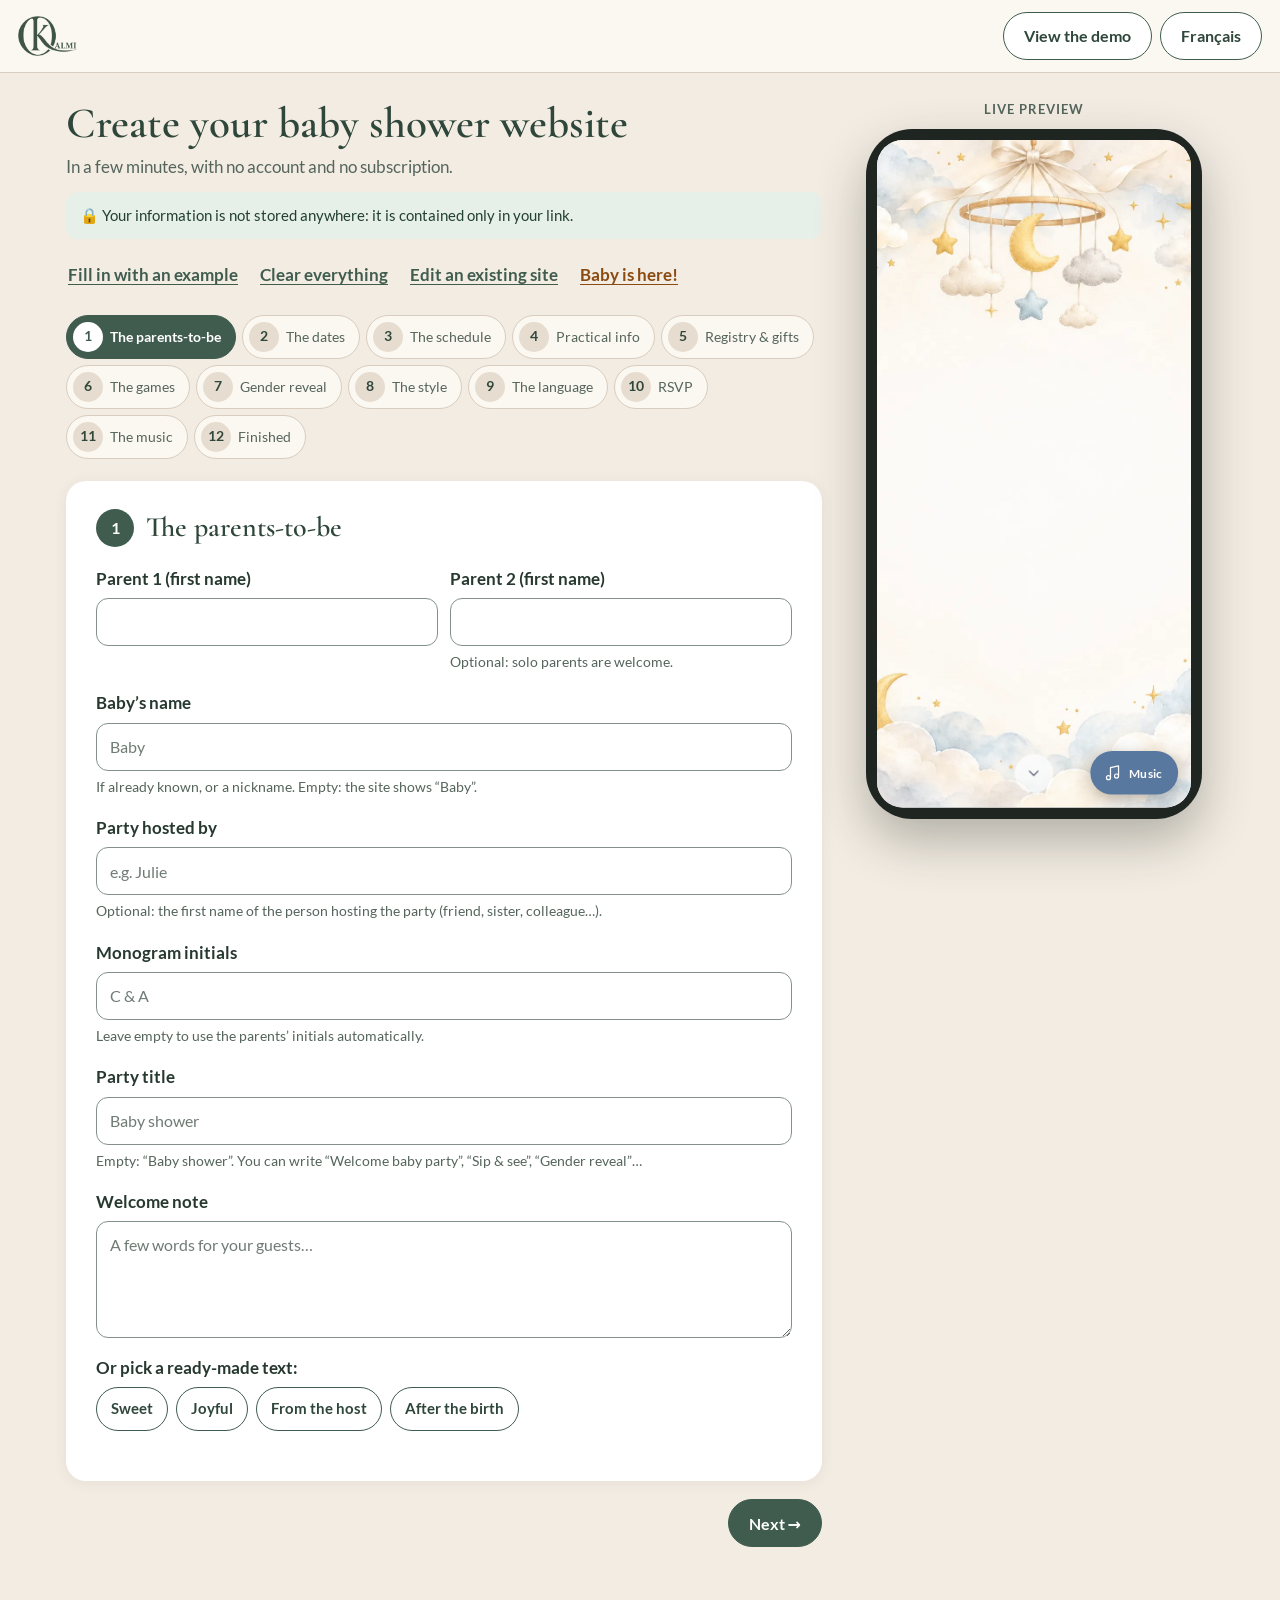
==== commit d7e71baf: "En-tete : logo seul ; icone d'ecran d'accueil : nouveau logo Co-Authored-By: Claude Opus 5.5 <norepl" ====
--- a/creer.html
+++ b/creer.html
@@ -1,2 +1,2 @@
 <!doctype html><!-- (c) OKALMI. Tous droits réservés. -->
-<html lang="fr"><head><meta charset="utf-8"><meta name="viewport" content="width=device-width,initial-scale=1,viewport-fit=cover"><title>OKALMI – Créez votre site de baby shower</title><meta name="description" content="Créez votre site de baby shower en quelques minutes, sans compte ni abonnement."><meta name="robots" content="noindex,nofollow"><meta name="referrer" content="no-referrer"><meta http-equiv="Content-Security-Policy" content="default-src 'self'; img-src 'self' data: blob: https://res.cloudinary.com; style-src 'self' 'unsafe-inline'; script-src 'self'; connect-src 'self' https://api.cloudinary.com; media-src 'self'; frame-src 'self'; object-src 'none'; base-uri 'none'"><meta name="theme-color" content="#f3ece3"><link rel="icon" href="favicon.ico" sizes="any"><link rel="icon" type="image/png" sizes="64x64" href="img/okalmi.png"><link rel="apple-touch-icon" href="img/icon.png"><link rel="stylesheet" href="c.css?v=0b484f0f"></head><body><div id="app"></div><noscript><p style="padding:2em;text-align:center">Cette page a besoin de JavaScript. / This page needs JavaScript.</p></noscript><script src="c.js?v=3ca9a4aa"></script></body></html>+<html lang="fr"><head><meta charset="utf-8"><meta name="viewport" content="width=device-width,initial-scale=1,viewport-fit=cover"><title>OKALMI – Créez votre site de baby shower</title><meta name="description" content="Créez votre site de baby shower en quelques minutes, sans compte ni abonnement."><meta name="robots" content="noindex,nofollow"><meta name="referrer" content="no-referrer"><meta http-equiv="Content-Security-Policy" content="default-src 'self'; img-src 'self' data: blob: https://res.cloudinary.com; style-src 'self' 'unsafe-inline'; script-src 'self'; connect-src 'self' https://api.cloudinary.com; media-src 'self'; frame-src 'self'; object-src 'none'; base-uri 'none'"><meta name="theme-color" content="#f3ece3"><link rel="icon" href="favicon.ico" sizes="any"><link rel="icon" type="image/png" sizes="64x64" href="img/okalmi.png"><link rel="apple-touch-icon" href="img/icon.png"><link rel="stylesheet" href="c.css?v=15cc6d54"></head><body><div id="app"></div><noscript><p style="padding:2em;text-align:center">Cette page a besoin de JavaScript. / This page needs JavaScript.</p></noscript><script src="c.js?v=fae54ffb"></script></body></html>
--- a/c.css
+++ b/c.css
@@ -1,2 +1,2 @@
 /*! Site de baby shower OKALMI — (c) OKALMI. Tous droits réservés. Reproduction, modification et réutilisation interdites sans accord écrit. Voir LICENSE. */
-@font-face{font-family:Allura;font-style:normal;font-weight:400;font-display:swap;src:url(fonts/allura-latin-ext-400-normal.woff2) format("woff2");unicode-range:U+0100-02BA,U+02BD-02C5,U+02C7-02CC,U+02CE-02D7,U+02DD-02FF,U+0304,U+0308,U+0329,U+1D00-1DBF,U+1E00-1E9F,U+1EF2-1EFF,U+2020,U+20A0-20AB,U+20AD-20C0,U+2113,U+2C60-2C7F,U+A720-A7FF}@font-face{font-family:Allura;font-style:normal;font-weight:400;font-display:swap;src:url(fonts/allura-latin-400-normal.woff2) format("woff2");unicode-range:U+0000-00FF,U+0131,U+0152-0153,U+02BB-02BC,U+02C6,U+02DA,U+02DC,U+0304,U+0308,U+0329,U+2000-206F,U+20AC,U+2122,U+2191,U+2193,U+2212,U+2215,U+FEFF,U+FFFD}@font-face{font-family:Cormorant Garamond;font-style:normal;font-weight:500;font-display:swap;src:url(fonts/cormorant-garamond-latin-ext-500-normal.woff2) format("woff2");unicode-range:U+0100-02BA,U+02BD-02C5,U+02C7-02CC,U+02CE-02D7,U+02DD-02FF,U+0304,U+0308,U+0329,U+1D00-1DBF,U+1E00-1E9F,U+1EF2-1EFF,U+2020,U+20A0-20AB,U+20AD-20C0,U+2113,U+2C60-2C7F,U+A720-A7FF}@font-face{font-family:Cormorant Garamond;font-style:normal;font-weight:500;font-display:swap;src:url(fonts/cormorant-garamond-latin-500-normal.woff2) format("woff2");unicode-range:U+0000-00FF,U+0131,U+0152-0153,U+02BB-02BC,U+02C6,U+02DA,U+02DC,U+0304,U+0308,U+0329,U+2000-206F,U+20AC,U+2122,U+2191,U+2193,U+2212,U+2215,U+FEFF,U+FFFD}@font-face{font-family:Cormorant Garamond;font-style:normal;font-weight:600;font-display:swap;src:url(fonts/cormorant-garamond-latin-ext-600-normal.woff2) format("woff2");unicode-range:U+0100-02BA,U+02BD-02C5,U+02C7-02CC,U+02CE-02D7,U+02DD-02FF,U+0304,U+0308,U+0329,U+1D00-1DBF,U+1E00-1E9F,U+1EF2-1EFF,U+2020,U+20A0-20AB,U+20AD-20C0,U+2113,U+2C60-2C7F,U+A720-A7FF}@font-face{font-family:Cormorant Garamond;font-style:normal;font-weight:600;font-display:swap;src:url(fonts/cormorant-garamond-latin-600-normal.woff2) format("woff2");unicode-range:U+0000-00FF,U+0131,U+0152-0153,U+02BB-02BC,U+02C6,U+02DA,U+02DC,U+0304,U+0308,U+0329,U+2000-206F,U+20AC,U+2122,U+2191,U+2193,U+2212,U+2215,U+FEFF,U+FFFD}@font-face{font-family:Lato;font-style:normal;font-weight:400;font-display:swap;src:url(fonts/lato-latin-ext-400-normal.woff2) format("woff2");unicode-range:U+0100-02BA,U+02BD-02C5,U+02C7-02CC,U+02CE-02D7,U+02DD-02FF,U+0304,U+0308,U+0329,U+1D00-1DBF,U+1E00-1E9F,U+1EF2-1EFF,U+2020,U+20A0-20AB,U+20AD-20C0,U+2113,U+2C60-2C7F,U+A720-A7FF}@font-face{font-family:Lato;font-style:normal;font-weight:400;font-display:swap;src:url(fonts/lato-latin-400-normal.woff2) format("woff2");unicode-range:U+0000-00FF,U+0131,U+0152-0153,U+02BB-02BC,U+02C6,U+02DA,U+02DC,U+0304,U+0308,U+0329,U+2000-206F,U+20AC,U+2122,U+2191,U+2193,U+2212,U+2215,U+FEFF,U+FFFD}@font-face{font-family:Lato;font-style:italic;font-weight:400;font-display:swap;src:url(fonts/lato-latin-ext-400-italic.woff2) format("woff2");unicode-range:U+0100-02BA,U+02BD-02C5,U+02C7-02CC,U+02CE-02D7,U+02DD-02FF,U+0304,U+0308,U+0329,U+1D00-1DBF,U+1E00-1E9F,U+1EF2-1EFF,U+2020,U+20A0-20AB,U+20AD-20C0,U+2113,U+2C60-2C7F,U+A720-A7FF}@font-face{font-family:Lato;font-style:italic;font-weight:400;font-display:swap;src:url(fonts/lato-latin-400-italic.woff2) format("woff2");unicode-range:U+0000-00FF,U+0131,U+0152-0153,U+02BB-02BC,U+02C6,U+02DA,U+02DC,U+0304,U+0308,U+0329,U+2000-206F,U+20AC,U+2122,U+2191,U+2193,U+2212,U+2215,U+FEFF,U+FFFD}@font-face{font-family:Lato;font-style:normal;font-weight:700;font-display:swap;src:url(fonts/lato-latin-ext-700-normal.woff2) format("woff2");unicode-range:U+0100-02BA,U+02BD-02C5,U+02C7-02CC,U+02CE-02D7,U+02DD-02FF,U+0304,U+0308,U+0329,U+1D00-1DBF,U+1E00-1E9F,U+1EF2-1EFF,U+2020,U+20A0-20AB,U+20AD-20C0,U+2113,U+2C60-2C7F,U+A720-A7FF}@font-face{font-family:Lato;font-style:normal;font-weight:700;font-display:swap;src:url(fonts/lato-latin-700-normal.woff2) format("woff2");unicode-range:U+0000-00FF,U+0131,U+0152-0153,U+02BB-02BC,U+02C6,U+02DA,U+02DC,U+0304,U+0308,U+0329,U+2000-206F,U+20AC,U+2122,U+2191,U+2193,U+2212,U+2215,U+FEFF,U+FFFD}@font-face{font-family:Playfair Display;font-style:normal;font-weight:400;font-display:swap;src:url(fonts/playfair-display-latin-ext-400-normal.woff2) format("woff2");unicode-range:U+0100-02BA,U+02BD-02C5,U+02C7-02CC,U+02CE-02D7,U+02DD-02FF,U+0304,U+0308,U+0329,U+1D00-1DBF,U+1E00-1E9F,U+1EF2-1EFF,U+2020,U+20A0-20AB,U+20AD-20C0,U+2113,U+2C60-2C7F,U+A720-A7FF}@font-face{font-family:Playfair Display;font-style:normal;font-weight:400;font-display:swap;src:url(fonts/playfair-display-latin-400-normal.woff2) format("woff2");unicode-range:U+0000-00FF,U+0131,U+0152-0153,U+02BB-02BC,U+02C6,U+02DA,U+02DC,U+0304,U+0308,U+0329,U+2000-206F,U+20AC,U+2122,U+2191,U+2193,U+2212,U+2215,U+FEFF,U+FFFD}@font-face{font-family:Playfair Display;font-style:italic;font-weight:400;font-display:swap;src:url(fonts/playfair-display-latin-ext-400-italic.woff2) format("woff2");unicode-range:U+0100-02BA,U+02BD-02C5,U+02C7-02CC,U+02CE-02D7,U+02DD-02FF,U+0304,U+0308,U+0329,U+1D00-1DBF,U+1E00-1E9F,U+1EF2-1EFF,U+2020,U+20A0-20AB,U+20AD-20C0,U+2113,U+2C60-2C7F,U+A720-A7FF}@font-face{font-family:Playfair Display;font-style:italic;font-weight:400;font-display:swap;src:url(fonts/playfair-display-latin-400-italic.woff2) format("woff2");unicode-range:U+0000-00FF,U+0131,U+0152-0153,U+02BB-02BC,U+02C6,U+02DA,U+02DC,U+0304,U+0308,U+0329,U+2000-206F,U+20AC,U+2122,U+2191,U+2193,U+2212,U+2215,U+FEFF,U+FFFD}@font-face{font-family:Playfair Display;font-style:normal;font-weight:500;font-display:swap;src:url(fonts/playfair-display-latin-ext-500-normal.woff2) format("woff2");unicode-range:U+0100-02BA,U+02BD-02C5,U+02C7-02CC,U+02CE-02D7,U+02DD-02FF,U+0304,U+0308,U+0329,U+1D00-1DBF,U+1E00-1E9F,U+1EF2-1EFF,U+2020,U+20A0-20AB,U+20AD-20C0,U+2113,U+2C60-2C7F,U+A720-A7FF}@font-face{font-family:Playfair Display;font-style:normal;font-weight:500;font-display:swap;src:url(fonts/playfair-display-latin-500-normal.woff2) format("woff2");unicode-range:U+0000-00FF,U+0131,U+0152-0153,U+02BB-02BC,U+02C6,U+02DA,U+02DC,U+0304,U+0308,U+0329,U+2000-206F,U+20AC,U+2122,U+2191,U+2193,U+2212,U+2215,U+FEFF,U+FFFD}@font-face{font-family:Playfair Display;font-style:italic;font-weight:500;font-display:swap;src:url(fonts/playfair-display-latin-ext-500-italic.woff2) format("woff2");unicode-range:U+0100-02BA,U+02BD-02C5,U+02C7-02CC,U+02CE-02D7,U+02DD-02FF,U+0304,U+0308,U+0329,U+1D00-1DBF,U+1E00-1E9F,U+1EF2-1EFF,U+2020,U+20A0-20AB,U+20AD-20C0,U+2113,U+2C60-2C7F,U+A720-A7FF}@font-face{font-family:Playfair Display;font-style:italic;font-weight:500;font-display:swap;src:url(fonts/playfair-display-latin-500-italic.woff2) format("woff2");unicode-range:U+0000-00FF,U+0131,U+0152-0153,U+02BB-02BC,U+02C6,U+02DA,U+02DC,U+0304,U+0308,U+0329,U+2000-206F,U+20AC,U+2122,U+2191,U+2193,U+2212,U+2215,U+FEFF,U+FFFD}@font-face{font-family:Playfair Display;font-style:normal;font-weight:600;font-display:swap;src:url(fonts/playfair-display-latin-ext-600-normal.woff2) format("woff2");unicode-range:U+0100-02BA,U+02BD-02C5,U+02C7-02CC,U+02CE-02D7,U+02DD-02FF,U+0304,U+0308,U+0329,U+1D00-1DBF,U+1E00-1E9F,U+1EF2-1EFF,U+2020,U+20A0-20AB,U+20AD-20C0,U+2113,U+2C60-2C7F,U+A720-A7FF}@font-face{font-family:Playfair Display;font-style:normal;font-weight:600;font-display:swap;src:url(fonts/playfair-display-latin-600-normal.woff2) format("woff2");unicode-range:U+0000-00FF,U+0131,U+0152-0153,U+02BB-02BC,U+02C6,U+02DA,U+02DC,U+0304,U+0308,U+0329,U+2000-206F,U+20AC,U+2122,U+2191,U+2193,U+2212,U+2215,U+FEFF,U+FFFD}@font-face{font-family:Jost;font-style:normal;font-weight:300;font-display:swap;src:url(fonts/jost-latin-ext-300-normal.woff2) format("woff2");unicode-range:U+0100-02BA,U+02BD-02C5,U+02C7-02CC,U+02CE-02D7,U+02DD-02FF,U+0304,U+0308,U+0329,U+1D00-1DBF,U+1E00-1E9F,U+1EF2-1EFF,U+2020,U+20A0-20AB,U+20AD-20C0,U+2113,U+2C60-2C7F,U+A720-A7FF}@font-face{font-family:Jost;font-style:normal;font-weight:300;font-display:swap;src:url(fonts/jost-latin-300-normal.woff2) format("woff2");unicode-range:U+0000-00FF,U+0131,U+0152-0153,U+02BB-02BC,U+02C6,U+02DA,U+02DC,U+0304,U+0308,U+0329,U+2000-206F,U+20AC,U+2122,U+2191,U+2193,U+2212,U+2215,U+FEFF,U+FFFD}@font-face{font-family:Jost;font-style:normal;font-weight:400;font-display:swap;src:url(fonts/jost-latin-ext-400-normal.woff2) format("woff2");unicode-range:U+0100-02BA,U+02BD-02C5,U+02C7-02CC,U+02CE-02D7,U+02DD-02FF,U+0304,U+0308,U+0329,U+1D00-1DBF,U+1E00-1E9F,U+1EF2-1EFF,U+2020,U+20A0-20AB,U+20AD-20C0,U+2113,U+2C60-2C7F,U+A720-A7FF}@font-face{font-family:Jost;font-style:normal;font-weight:400;font-display:swap;src:url(fonts/jost-latin-400-normal.woff2) format("woff2");unicode-range:U+0000-00FF,U+0131,U+0152-0153,U+02BB-02BC,U+02C6,U+02DA,U+02DC,U+0304,U+0308,U+0329,U+2000-206F,U+20AC,U+2122,U+2191,U+2193,U+2212,U+2215,U+FEFF,U+FFFD}@font-face{font-family:Jost;font-style:normal;font-weight:500;font-display:swap;src:url(fonts/jost-latin-ext-500-normal.woff2) format("woff2");unicode-range:U+0100-02BA,U+02BD-02C5,U+02C7-02CC,U+02CE-02D7,U+02DD-02FF,U+0304,U+0308,U+0329,U+1D00-1DBF,U+1E00-1E9F,U+1EF2-1EFF,U+2020,U+20A0-20AB,U+20AD-20C0,U+2113,U+2C60-2C7F,U+A720-A7FF}@font-face{font-family:Jost;font-style:normal;font-weight:500;font-display:swap;src:url(fonts/jost-latin-500-normal.woff2) format("woff2");unicode-range:U+0000-00FF,U+0131,U+0152-0153,U+02BB-02BC,U+02C6,U+02DA,U+02DC,U+0304,U+0308,U+0329,U+2000-206F,U+20AC,U+2122,U+2191,U+2193,U+2212,U+2215,U+FEFF,U+FFFD}@font-face{font-family:Jost;font-style:normal;font-weight:700;font-display:swap;src:url(fonts/jost-latin-ext-700-normal.woff2) format("woff2");unicode-range:U+0100-02BA,U+02BD-02C5,U+02C7-02CC,U+02CE-02D7,U+02DD-02FF,U+0304,U+0308,U+0329,U+1D00-1DBF,U+1E00-1E9F,U+1EF2-1EFF,U+2020,U+20A0-20AB,U+20AD-20C0,U+2113,U+2C60-2C7F,U+A720-A7FF}@font-face{font-family:Jost;font-style:normal;font-weight:700;font-display:swap;src:url(fonts/jost-latin-700-normal.woff2) format("woff2");unicode-range:U+0000-00FF,U+0131,U+0152-0153,U+02BB-02BC,U+02C6,U+02DA,U+02DC,U+0304,U+0308,U+0329,U+2000-206F,U+20AC,U+2122,U+2191,U+2193,U+2212,U+2215,U+FEFF,U+FFFD}@font-face{font-family:Pinyon Script;font-style:normal;font-weight:400;font-display:swap;src:url(fonts/pinyon-script-latin-ext-400-normal.woff2) format("woff2");unicode-range:U+0100-02BA,U+02BD-02C5,U+02C7-02CC,U+02CE-02D7,U+02DD-02FF,U+0304,U+0308,U+0329,U+1D00-1DBF,U+1E00-1E9F,U+1EF2-1EFF,U+2020,U+20A0-20AB,U+20AD-20C0,U+2113,U+2C60-2C7F,U+A720-A7FF}@font-face{font-family:Pinyon Script;font-style:normal;font-weight:400;font-display:swap;src:url(fonts/pinyon-script-latin-400-normal.woff2) format("woff2");unicode-range:U+0000-00FF,U+0131,U+0152-0153,U+02BB-02BC,U+02C6,U+02DA,U+02DC,U+0304,U+0308,U+0329,U+2000-206F,U+20AC,U+2122,U+2191,U+2193,U+2212,U+2215,U+FEFF,U+FFFD}@font-face{font-family:EB Garamond;font-style:normal;font-weight:400;font-display:swap;src:url(fonts/eb-garamond-latin-ext-400-normal.woff2) format("woff2");unicode-range:U+0100-02BA,U+02BD-02C5,U+02C7-02CC,U+02CE-02D7,U+02DD-02FF,U+0304,U+0308,U+0329,U+1D00-1DBF,U+1E00-1E9F,U+1EF2-1EFF,U+2020,U+20A0-20AB,U+20AD-20C0,U+2113,U+2C60-2C7F,U+A720-A7FF}@font-face{font-family:EB Garamond;font-style:normal;font-weight:400;font-display:swap;src:url(fonts/eb-garamond-latin-400-normal.woff2) format("woff2");unicode-range:U+0000-00FF,U+0131,U+0152-0153,U+02BB-02BC,U+02C6,U+02DA,U+02DC,U+0304,U+0308,U+0329,U+2000-206F,U+20AC,U+2122,U+2191,U+2193,U+2212,U+2215,U+FEFF,U+FFFD}@font-face{font-family:EB Garamond;font-style:italic;font-weight:400;font-display:swap;src:url(fonts/eb-garamond-latin-ext-400-italic.woff2) format("woff2");unicode-range:U+0100-02BA,U+02BD-02C5,U+02C7-02CC,U+02CE-02D7,U+02DD-02FF,U+0304,U+0308,U+0329,U+1D00-1DBF,U+1E00-1E9F,U+1EF2-1EFF,U+2020,U+20A0-20AB,U+20AD-20C0,U+2113,U+2C60-2C7F,U+A720-A7FF}@font-face{font-family:EB Garamond;font-style:italic;font-weight:400;font-display:swap;src:url(fonts/eb-garamond-latin-400-italic.woff2) format("woff2");unicode-range:U+0000-00FF,U+0131,U+0152-0153,U+02BB-02BC,U+02C6,U+02DA,U+02DC,U+0304,U+0308,U+0329,U+2000-206F,U+20AC,U+2122,U+2191,U+2193,U+2212,U+2215,U+FEFF,U+FFFD}@font-face{font-family:EB Garamond;font-style:normal;font-weight:700;font-display:swap;src:url(fonts/eb-garamond-latin-ext-700-normal.woff2) format("woff2");unicode-range:U+0100-02BA,U+02BD-02C5,U+02C7-02CC,U+02CE-02D7,U+02DD-02FF,U+0304,U+0308,U+0329,U+1D00-1DBF,U+1E00-1E9F,U+1EF2-1EFF,U+2020,U+20A0-20AB,U+20AD-20C0,U+2113,U+2C60-2C7F,U+A720-A7FF}@font-face{font-family:EB Garamond;font-style:normal;font-weight:700;font-display:swap;src:url(fonts/eb-garamond-latin-700-normal.woff2) format("woff2");unicode-range:U+0000-00FF,U+0131,U+0152-0153,U+02BB-02BC,U+02C6,U+02DA,U+02DC,U+0304,U+0308,U+0329,U+2000-206F,U+20AC,U+2122,U+2191,U+2193,U+2212,U+2215,U+FEFF,U+FFFD}@font-face{font-family:Yeseva One;font-style:normal;font-weight:400;font-display:swap;src:url(fonts/yeseva-one-latin-ext-400-normal.woff2) format("woff2");unicode-range:U+0100-02BA,U+02BD-02C5,U+02C7-02CC,U+02CE-02D7,U+02DD-02FF,U+0304,U+0308,U+0329,U+1D00-1DBF,U+1E00-1E9F,U+1EF2-1EFF,U+2020,U+20A0-20AB,U+20AD-20C0,U+2113,U+2C60-2C7F,U+A720-A7FF}@font-face{font-family:Yeseva One;font-style:normal;font-weight:400;font-display:swap;src:url(fonts/yeseva-one-latin-400-normal.woff2) format("woff2");unicode-range:U+0000-00FF,U+0131,U+0152-0153,U+02BB-02BC,U+02C6,U+02DA,U+02DC,U+0304,U+0308,U+0329,U+2000-206F,U+20AC,U+2122,U+2191,U+2193,U+2212,U+2215,U+FEFF,U+FFFD}@font-face{font-family:Marcellus;font-style:normal;font-weight:400;font-display:swap;src:url(fonts/marcellus-latin-ext-400-normal.woff2) format("woff2");unicode-range:U+0100-02BA,U+02BD-02C5,U+02C7-02CC,U+02CE-02D7,U+02DD-02FF,U+0304,U+0308,U+0329,U+1D00-1DBF,U+1E00-1E9F,U+1EF2-1EFF,U+2020,U+20A0-20AB,U+20AD-20C0,U+2113,U+2C60-2C7F,U+A720-A7FF}@font-face{font-family:Marcellus;font-style:normal;font-weight:400;font-display:swap;src:url(fonts/marcellus-latin-400-normal.woff2) format("woff2");unicode-range:U+0000-00FF,U+0131,U+0152-0153,U+02BB-02BC,U+02C6,U+02DA,U+02DC,U+0304,U+0308,U+0329,U+2000-206F,U+20AC,U+2122,U+2191,U+2193,U+2212,U+2215,U+FEFF,U+FFFD}*,*:before,*:after{box-sizing:border-box}html{-webkit-text-size-adjust:100%}body{margin:0;background:#f3ece3;color:#26382f;font:400 17px/1.6 Lato,system-ui,-apple-system,Segoe UI,sans-serif;-webkit-font-smoothing:antialiased;--g:#3f5c4e;--gd:#2f463b;--line:#d8cdbf;--mute:#55655c}img{max-width:100%;display:block}button,input,select,textarea{font:inherit;color:inherit}:focus-visible{outline:3px solid #1f6f4d;outline-offset:2px;border-radius:6px}.vh{position:absolute;width:1px;height:1px;opacity:0;overflow:hidden}.top{display:flex;align-items:center;justify-content:space-between;gap:12px;padding:12px 18px;background:#fbf7f1;border-bottom:1px solid var(--line)}.brand{display:flex;align-items:center;gap:10px;color:var(--gd);text-decoration:none;font-weight:700;letter-spacing:.2em}.brand img{display:block;height:40px;width:auto}.top-act{display:flex;gap:8px;flex-wrap:wrap;justify-content:flex-end}.wrap{display:grid;grid-template-columns:minmax(0,1fr);gap:32px;max-width:1180px;margin:0 auto;padding:26px 16px 110px}h1{margin:0 0 4px;font:600 clamp(2rem,6vw,2.7rem)/1.15 "Cormorant Garamond",serif;color:var(--gd)}.sub{margin:0 0 12px;font-size:1.08rem;color:var(--mute)}.priv{margin:0 0 14px;padding:11px 14px;border-radius:12px;background:#e6efe8;color:#22402f;font-size:.95rem}.tools{display:flex;flex-wrap:wrap;gap:4px 18px;margin-bottom:14px}.lk{min-height:44px;padding:8px 2px;border:0;background:none;color:var(--g);font-weight:700;text-decoration:underline;text-underline-offset:3px;cursor:pointer}.loadbox{margin-bottom:16px;padding:16px;border:1px solid var(--line);border-radius:16px;background:#fff}.notice{margin:0 0 14px;padding:11px 14px;border-radius:12px;background:#fff6d9;color:#5a4300;font-weight:700}.notice.bad{background:#fbe6e6;color:#8f1717}.nav{display:flex;gap:6px;margin:0 -16px 14px;padding:4px 16px 8px;overflow-x:auto;scrollbar-width:thin}.st{flex:none;display:flex;align-items:center;gap:7px;min-height:44px;padding:6px 14px 6px 6px;border:1px solid var(--line);border-radius:999px;background:#fbf7f1;color:var(--mute);font-size:.9rem;cursor:pointer;white-space:nowrap}.st b{display:grid;place-items:center;width:30px;height:30px;border-radius:50%;background:#e6ddd0;color:var(--gd);font-size:.85rem}.st.on{background:var(--g);border-color:var(--g);color:#fff;font-weight:700}.st.on b{background:#fff;color:var(--g)}.card{padding:22px 18px 26px;border-radius:20px;background:#fff;box-shadow:0 2px 14px #3c321e12}.card h2{display:flex;align-items:center;gap:12px;margin:0 0 18px;font:600 1.75rem/1.2 Cormorant Garamond,serif;color:var(--gd)}.card h2 span{display:grid;place-items:center;flex:none;width:38px;height:38px;border-radius:50%;background:var(--g);color:#fff;font:700 1rem Lato,sans-serif}.card h3{margin:0 0 8px;font:600 1.5rem Cormorant Garamond,serif;color:var(--gd)}.f{display:block;min-width:0;margin:0 0 16px;padding:0;border:0}.f-l{display:block;margin:0 0 6px;padding:0;font-weight:700}.f small,.box>small{display:block;margin-top:5px;font-size:.88rem;color:var(--mute)}input[type=text],input[type=date],input[type=time],input[type=tel],input[type=email],input[type=url],select,textarea{display:block;width:100%;min-height:48px;padding:11px 13px;border:1px solid #84918a;border-radius:12px;background:#fff;font-size:16px;line-height:1.45}textarea{resize:vertical}input::placeholder,textarea::placeholder{color:#6f7b75;opacity:1}.g2{display:grid;grid-template-columns:1fr 1fr;gap:0 12px}.note{margin:0 0 16px;padding:10px 14px;border-inline-start:3px solid #b9c9bd;background:#f6f3ee;border-radius:0 10px 10px 0;font-size:.94rem;color:#3d4d44}.f2{margin:-8px 0 16px;padding:8px 10px 10px;border-radius:0 0 12px 12px;background:#eef3f8}.f2 .f-l{font-size:.86rem;font-weight:400;color:#33475b}.binote p{margin:0 0 10px}.row>div>.f2{margin-top:-8px}.row input[data-cm2]{flex:1;min-width:0}.note.warn{border-color:#d9a514;background:#fff6d9;color:#5a4300}.empty{padding:22px;border:1px dashed var(--line);border-radius:14px;text-align:center;color:var(--mute)}.chips{display:flex;flex-wrap:wrap;gap:8px;margin-bottom:20px}.chip{min-height:44px;padding:8px 14px;border:1px solid var(--g);border-radius:999px;background:#fff;color:var(--gd);font-size:.92rem;font-weight:700;cursor:pointer}.chip:hover{background:#e6efe8}.box{position:relative;min-width:0;margin:0 0 18px;padding:16px 14px 6px;border:1px solid var(--line);border-radius:16px;background:#fdfbf8}.box legend{padding:0 8px;font:600 1.25rem Cormorant Garamond,serif;color:var(--gd)}.box-act{display:flex;justify-content:flex-end;gap:6px;margin:-6px 0 6px}.box>.b{margin-bottom:12px}.ib{width:44px;height:44px;flex:none;border:1px solid var(--line);border-radius:12px;background:#fff;cursor:pointer;font-size:1.05rem}.ib:disabled{opacity:.35;cursor:default}.ib-x{color:#8f1717}.row{display:flex;gap:8px;align-items:flex-start;margin-bottom:10px;padding-bottom:4px;border-bottom:1px dashed var(--line)}.row>div,.row>input{flex:1;min-width:0}.row>.ib{margin-top:30px}.row>input+.ib{margin-top:2px}.b{display:inline-flex;align-items:center;justify-content:center;gap:8px;min-height:48px;padding:10px 20px;border:1px solid var(--g);border-radius:999px;font-weight:700;font-size:1rem;line-height:1.2;text-decoration:none;cursor:pointer;text-align:center}.b-p{background:var(--g);color:#fff}.b-p:hover{background:var(--gd)}.b-s{background:#fff;color:var(--gd)}.b-s:hover{background:#e6efe8}.b-wa{background:#0e7a45;border-color:#0e7a45;color:#fff}.pn{display:flex;align-items:center;justify-content:space-between;gap:10px;margin-top:18px}.savedtag{font-size:.82rem;color:var(--mute);text-align:center}.styles{display:grid;grid-template-columns:repeat(auto-fill,minmax(104px,1fr));gap:10px;margin-bottom:20px}.sty,.il{position:relative;padding:0;border:3px solid transparent;border-radius:14px;background:#fff;overflow:hidden;cursor:pointer;box-shadow:0 0 0 1px var(--line)}.sty img,.il img{width:100%;height:auto;aspect-ratio:2/3;object-fit:cover}.sty span,.il span{display:block;padding:7px 4px;font-size:.88rem;font-weight:700;line-height:1.2}.sty.on,.il.on{border-color:var(--g);box-shadow:0 4px 14px #283c3240}.sty.on:after,.il.on:after{content:"\2713";position:absolute;top:6px;inset-inline-end:6px;display:grid;place-items:center;width:28px;height:28px;border-radius:50%;background:var(--g);color:#fff;font-weight:700}.illus{display:grid;grid-template-columns:repeat(auto-fill,minmax(88px,1fr));gap:10px}.il span{font-size:.78rem;font-weight:400}.colr{display:flex;align-items:center;gap:12px;flex-wrap:wrap}input[type=color]{width:64px;height:48px;padding:3px;border:1px solid #84918a;border-radius:12px;background:#fff;cursor:pointer}.photo{display:flex;gap:14px;align-items:center;margin-bottom:10px}.photo img{width:84px;height:112px;object-fit:cover;border-radius:12px}.vend{background:#f1f5f1;border-color:#c9d8cd;padding-bottom:14px}.vend .chips{margin-bottom:8px}.vmsg{margin:0 0 8px;padding:9px 12px;border-radius:10px;background:#fbe6e6;color:#8f1717;font-weight:700}.vend>small{margin-top:4px}.phq{margin:6px 0 0;font-size:.88rem;color:var(--mute)}.msg{margin:8px 0 0;font-size:.92rem;font-weight:700;color:var(--g);min-height:1.2em}.rds,.cks{display:grid;gap:8px}.cks-2{grid-template-columns:1fr 1fr;margin-bottom:16px}.rd,.ck{position:relative;display:block;cursor:pointer}.rd input,.ck input{position:absolute;top:15px;inset-inline-start:14px;width:20px;height:20px;margin:0;accent-color:var(--g)}.rd>span,.ck>span{display:flex;align-items:center;justify-content:space-between;flex-wrap:wrap;gap:8px;min-height:50px;padding:8px 12px;padding-inline-start:46px;border:1px solid var(--line);border-radius:12px;background:#fff}.rd input:checked+span,.ck input:checked+span{border-color:var(--g);background:#eef4ef;font-weight:700}.ck{margin-bottom:12px}.cks .ck{margin:0}.play{position:relative;z-index:1;min-height:40px;padding:6px 14px;font-size:.9rem}.todo ul{list-style:none;margin:0;padding:0;display:grid;gap:10px}.todo li{display:flex;align-items:center;justify-content:space-between;gap:10px;padding:10px 14px;border-radius:12px;background:#fff6d9;color:#5a4300;font-weight:700}.url{font:400 .85rem/1.45 ui-monospace,Consolas,monospace;word-break:break-all;background:#f6f3ee;margin-top:8px}.acts{display:flex;flex-wrap:wrap;gap:8px;margin:12px 0}.len{margin:0 0 10px;font-size:.86rem;color:var(--mute)}.qr{margin:12px 0;padding:10px;width:max-content;max-width:100%;border:1px solid var(--line);border-radius:14px;background:#fff}.qr img{width:220px;height:220px;image-rendering:pixelated}.warnbox{background:#fff6d9;border-color:#ecd28a;padding-bottom:12px}.warnbox p{margin:0 0 6px}.done .box{padding-top:14px}.pv{display:none}.pv-t{margin:0 0 10px;text-align:center;font-weight:700;color:var(--mute);letter-spacing:.08em;text-transform:uppercase;font-size:.8rem}.phone{position:relative;width:336px;height:690px;margin:0 auto;padding:11px;border-radius:46px;background:#1f2622;box-shadow:0 22px 50px #1e281e4d}.phone iframe{width:390px;height:829px;border:0;border-radius:32px;background:#fff;transform:scale(.8051);transform-origin:0 0}.pv-x{display:none}.pv-btn{position:fixed;z-index:30;bottom:calc(14px + env(safe-area-inset-bottom));inset-inline-end:14px;box-shadow:0 8px 24px #1e281e59}.pv-open{overflow:hidden}.pv-open .pv{display:flex;flex-direction:column;position:fixed;inset:0;z-index:40;background:#f3ece3}.pv-open .pv-t{display:none}.pv-open .phone{flex:1;width:100%;height:auto;padding:0;border-radius:0;box-shadow:none;background:#fff}.pv-open .phone iframe{width:100%;height:100%;border-radius:0;transform:none}.pv-open .pv-x{display:flex;margin:10px auto calc(10px + env(safe-area-inset-bottom))}@media(max-width:520px){.g2{grid-template-columns:1fr}.top{padding:10px 12px}.brand span{display:none}.top-act{flex-wrap:nowrap}.top-act .b{padding:8px 12px;font-size:.84rem;min-height:44px}}@media(min-width:1040px){.wrap{grid-template-columns:minmax(0,1fr) 360px;padding-bottom:60px}.card{padding:28px 30px 30px}.pv{display:block;position:sticky;top:18px;align-self:start}.pv-btn{display:none}.nav{flex-wrap:wrap;overflow:visible;margin:0 0 14px;padding:4px 0 8px}}@media(prefers-reduced-motion:reduce){*{scroll-behavior:auto!important}}.lk-born{color:#8a4b12}.pal{display:flex;flex-wrap:wrap;gap:8px;margin-bottom:12px}.sw{display:flex;align-items:center;gap:8px;min-height:44px;padding:6px 14px 6px 8px;border:1px solid var(--line);border-radius:999px;background:#fff;font-size:.9rem;cursor:pointer}.sw i{width:26px;height:26px;border-radius:50%;background:var(--c);box-shadow:inset 0 0 0 1px #0000001f}.sw.on{border-color:var(--g);background:#eef4ef;font-weight:700}.colr span{font-size:.92rem;color:var(--mute)}.surpbox{background:#f4f1f8;border-color:#d9d2e6}.bornbox,.borncall{background:#fff8ec;border-color:#ecd28a;padding-bottom:14px}.born-h{font:600 1.5rem Cormorant Garamond,serif!important;color:#6b3f0c}.borncall p{margin:0 0 12px}.tipbox ul{margin:0 0 10px;padding-inline-start:20px}.tipbox li{margin-bottom:6px}.loadbox .acts{margin:0 0 8px}.loadbox small{display:block;font-size:.88rem;color:var(--mute)}.todo{margin-bottom:18px}
+@font-face{font-family:Allura;font-style:normal;font-weight:400;font-display:swap;src:url(fonts/allura-latin-ext-400-normal.woff2) format("woff2");unicode-range:U+0100-02BA,U+02BD-02C5,U+02C7-02CC,U+02CE-02D7,U+02DD-02FF,U+0304,U+0308,U+0329,U+1D00-1DBF,U+1E00-1E9F,U+1EF2-1EFF,U+2020,U+20A0-20AB,U+20AD-20C0,U+2113,U+2C60-2C7F,U+A720-A7FF}@font-face{font-family:Allura;font-style:normal;font-weight:400;font-display:swap;src:url(fonts/allura-latin-400-normal.woff2) format("woff2");unicode-range:U+0000-00FF,U+0131,U+0152-0153,U+02BB-02BC,U+02C6,U+02DA,U+02DC,U+0304,U+0308,U+0329,U+2000-206F,U+20AC,U+2122,U+2191,U+2193,U+2212,U+2215,U+FEFF,U+FFFD}@font-face{font-family:Cormorant Garamond;font-style:normal;font-weight:500;font-display:swap;src:url(fonts/cormorant-garamond-latin-ext-500-normal.woff2) format("woff2");unicode-range:U+0100-02BA,U+02BD-02C5,U+02C7-02CC,U+02CE-02D7,U+02DD-02FF,U+0304,U+0308,U+0329,U+1D00-1DBF,U+1E00-1E9F,U+1EF2-1EFF,U+2020,U+20A0-20AB,U+20AD-20C0,U+2113,U+2C60-2C7F,U+A720-A7FF}@font-face{font-family:Cormorant Garamond;font-style:normal;font-weight:500;font-display:swap;src:url(fonts/cormorant-garamond-latin-500-normal.woff2) format("woff2");unicode-range:U+0000-00FF,U+0131,U+0152-0153,U+02BB-02BC,U+02C6,U+02DA,U+02DC,U+0304,U+0308,U+0329,U+2000-206F,U+20AC,U+2122,U+2191,U+2193,U+2212,U+2215,U+FEFF,U+FFFD}@font-face{font-family:Cormorant Garamond;font-style:normal;font-weight:600;font-display:swap;src:url(fonts/cormorant-garamond-latin-ext-600-normal.woff2) format("woff2");unicode-range:U+0100-02BA,U+02BD-02C5,U+02C7-02CC,U+02CE-02D7,U+02DD-02FF,U+0304,U+0308,U+0329,U+1D00-1DBF,U+1E00-1E9F,U+1EF2-1EFF,U+2020,U+20A0-20AB,U+20AD-20C0,U+2113,U+2C60-2C7F,U+A720-A7FF}@font-face{font-family:Cormorant Garamond;font-style:normal;font-weight:600;font-display:swap;src:url(fonts/cormorant-garamond-latin-600-normal.woff2) format("woff2");unicode-range:U+0000-00FF,U+0131,U+0152-0153,U+02BB-02BC,U+02C6,U+02DA,U+02DC,U+0304,U+0308,U+0329,U+2000-206F,U+20AC,U+2122,U+2191,U+2193,U+2212,U+2215,U+FEFF,U+FFFD}@font-face{font-family:Lato;font-style:normal;font-weight:400;font-display:swap;src:url(fonts/lato-latin-ext-400-normal.woff2) format("woff2");unicode-range:U+0100-02BA,U+02BD-02C5,U+02C7-02CC,U+02CE-02D7,U+02DD-02FF,U+0304,U+0308,U+0329,U+1D00-1DBF,U+1E00-1E9F,U+1EF2-1EFF,U+2020,U+20A0-20AB,U+20AD-20C0,U+2113,U+2C60-2C7F,U+A720-A7FF}@font-face{font-family:Lato;font-style:normal;font-weight:400;font-display:swap;src:url(fonts/lato-latin-400-normal.woff2) format("woff2");unicode-range:U+0000-00FF,U+0131,U+0152-0153,U+02BB-02BC,U+02C6,U+02DA,U+02DC,U+0304,U+0308,U+0329,U+2000-206F,U+20AC,U+2122,U+2191,U+2193,U+2212,U+2215,U+FEFF,U+FFFD}@font-face{font-family:Lato;font-style:italic;font-weight:400;font-display:swap;src:url(fonts/lato-latin-ext-400-italic.woff2) format("woff2");unicode-range:U+0100-02BA,U+02BD-02C5,U+02C7-02CC,U+02CE-02D7,U+02DD-02FF,U+0304,U+0308,U+0329,U+1D00-1DBF,U+1E00-1E9F,U+1EF2-1EFF,U+2020,U+20A0-20AB,U+20AD-20C0,U+2113,U+2C60-2C7F,U+A720-A7FF}@font-face{font-family:Lato;font-style:italic;font-weight:400;font-display:swap;src:url(fonts/lato-latin-400-italic.woff2) format("woff2");unicode-range:U+0000-00FF,U+0131,U+0152-0153,U+02BB-02BC,U+02C6,U+02DA,U+02DC,U+0304,U+0308,U+0329,U+2000-206F,U+20AC,U+2122,U+2191,U+2193,U+2212,U+2215,U+FEFF,U+FFFD}@font-face{font-family:Lato;font-style:normal;font-weight:700;font-display:swap;src:url(fonts/lato-latin-ext-700-normal.woff2) format("woff2");unicode-range:U+0100-02BA,U+02BD-02C5,U+02C7-02CC,U+02CE-02D7,U+02DD-02FF,U+0304,U+0308,U+0329,U+1D00-1DBF,U+1E00-1E9F,U+1EF2-1EFF,U+2020,U+20A0-20AB,U+20AD-20C0,U+2113,U+2C60-2C7F,U+A720-A7FF}@font-face{font-family:Lato;font-style:normal;font-weight:700;font-display:swap;src:url(fonts/lato-latin-700-normal.woff2) format("woff2");unicode-range:U+0000-00FF,U+0131,U+0152-0153,U+02BB-02BC,U+02C6,U+02DA,U+02DC,U+0304,U+0308,U+0329,U+2000-206F,U+20AC,U+2122,U+2191,U+2193,U+2212,U+2215,U+FEFF,U+FFFD}@font-face{font-family:Playfair Display;font-style:normal;font-weight:400;font-display:swap;src:url(fonts/playfair-display-latin-ext-400-normal.woff2) format("woff2");unicode-range:U+0100-02BA,U+02BD-02C5,U+02C7-02CC,U+02CE-02D7,U+02DD-02FF,U+0304,U+0308,U+0329,U+1D00-1DBF,U+1E00-1E9F,U+1EF2-1EFF,U+2020,U+20A0-20AB,U+20AD-20C0,U+2113,U+2C60-2C7F,U+A720-A7FF}@font-face{font-family:Playfair Display;font-style:normal;font-weight:400;font-display:swap;src:url(fonts/playfair-display-latin-400-normal.woff2) format("woff2");unicode-range:U+0000-00FF,U+0131,U+0152-0153,U+02BB-02BC,U+02C6,U+02DA,U+02DC,U+0304,U+0308,U+0329,U+2000-206F,U+20AC,U+2122,U+2191,U+2193,U+2212,U+2215,U+FEFF,U+FFFD}@font-face{font-family:Playfair Display;font-style:italic;font-weight:400;font-display:swap;src:url(fonts/playfair-display-latin-ext-400-italic.woff2) format("woff2");unicode-range:U+0100-02BA,U+02BD-02C5,U+02C7-02CC,U+02CE-02D7,U+02DD-02FF,U+0304,U+0308,U+0329,U+1D00-1DBF,U+1E00-1E9F,U+1EF2-1EFF,U+2020,U+20A0-20AB,U+20AD-20C0,U+2113,U+2C60-2C7F,U+A720-A7FF}@font-face{font-family:Playfair Display;font-style:italic;font-weight:400;font-display:swap;src:url(fonts/playfair-display-latin-400-italic.woff2) format("woff2");unicode-range:U+0000-00FF,U+0131,U+0152-0153,U+02BB-02BC,U+02C6,U+02DA,U+02DC,U+0304,U+0308,U+0329,U+2000-206F,U+20AC,U+2122,U+2191,U+2193,U+2212,U+2215,U+FEFF,U+FFFD}@font-face{font-family:Playfair Display;font-style:normal;font-weight:500;font-display:swap;src:url(fonts/playfair-display-latin-ext-500-normal.woff2) format("woff2");unicode-range:U+0100-02BA,U+02BD-02C5,U+02C7-02CC,U+02CE-02D7,U+02DD-02FF,U+0304,U+0308,U+0329,U+1D00-1DBF,U+1E00-1E9F,U+1EF2-1EFF,U+2020,U+20A0-20AB,U+20AD-20C0,U+2113,U+2C60-2C7F,U+A720-A7FF}@font-face{font-family:Playfair Display;font-style:normal;font-weight:500;font-display:swap;src:url(fonts/playfair-display-latin-500-normal.woff2) format("woff2");unicode-range:U+0000-00FF,U+0131,U+0152-0153,U+02BB-02BC,U+02C6,U+02DA,U+02DC,U+0304,U+0308,U+0329,U+2000-206F,U+20AC,U+2122,U+2191,U+2193,U+2212,U+2215,U+FEFF,U+FFFD}@font-face{font-family:Playfair Display;font-style:italic;font-weight:500;font-display:swap;src:url(fonts/playfair-display-latin-ext-500-italic.woff2) format("woff2");unicode-range:U+0100-02BA,U+02BD-02C5,U+02C7-02CC,U+02CE-02D7,U+02DD-02FF,U+0304,U+0308,U+0329,U+1D00-1DBF,U+1E00-1E9F,U+1EF2-1EFF,U+2020,U+20A0-20AB,U+20AD-20C0,U+2113,U+2C60-2C7F,U+A720-A7FF}@font-face{font-family:Playfair Display;font-style:italic;font-weight:500;font-display:swap;src:url(fonts/playfair-display-latin-500-italic.woff2) format("woff2");unicode-range:U+0000-00FF,U+0131,U+0152-0153,U+02BB-02BC,U+02C6,U+02DA,U+02DC,U+0304,U+0308,U+0329,U+2000-206F,U+20AC,U+2122,U+2191,U+2193,U+2212,U+2215,U+FEFF,U+FFFD}@font-face{font-family:Playfair Display;font-style:normal;font-weight:600;font-display:swap;src:url(fonts/playfair-display-latin-ext-600-normal.woff2) format("woff2");unicode-range:U+0100-02BA,U+02BD-02C5,U+02C7-02CC,U+02CE-02D7,U+02DD-02FF,U+0304,U+0308,U+0329,U+1D00-1DBF,U+1E00-1E9F,U+1EF2-1EFF,U+2020,U+20A0-20AB,U+20AD-20C0,U+2113,U+2C60-2C7F,U+A720-A7FF}@font-face{font-family:Playfair Display;font-style:normal;font-weight:600;font-display:swap;src:url(fonts/playfair-display-latin-600-normal.woff2) format("woff2");unicode-range:U+0000-00FF,U+0131,U+0152-0153,U+02BB-02BC,U+02C6,U+02DA,U+02DC,U+0304,U+0308,U+0329,U+2000-206F,U+20AC,U+2122,U+2191,U+2193,U+2212,U+2215,U+FEFF,U+FFFD}@font-face{font-family:Jost;font-style:normal;font-weight:300;font-display:swap;src:url(fonts/jost-latin-ext-300-normal.woff2) format("woff2");unicode-range:U+0100-02BA,U+02BD-02C5,U+02C7-02CC,U+02CE-02D7,U+02DD-02FF,U+0304,U+0308,U+0329,U+1D00-1DBF,U+1E00-1E9F,U+1EF2-1EFF,U+2020,U+20A0-20AB,U+20AD-20C0,U+2113,U+2C60-2C7F,U+A720-A7FF}@font-face{font-family:Jost;font-style:normal;font-weight:300;font-display:swap;src:url(fonts/jost-latin-300-normal.woff2) format("woff2");unicode-range:U+0000-00FF,U+0131,U+0152-0153,U+02BB-02BC,U+02C6,U+02DA,U+02DC,U+0304,U+0308,U+0329,U+2000-206F,U+20AC,U+2122,U+2191,U+2193,U+2212,U+2215,U+FEFF,U+FFFD}@font-face{font-family:Jost;font-style:normal;font-weight:400;font-display:swap;src:url(fonts/jost-latin-ext-400-normal.woff2) format("woff2");unicode-range:U+0100-02BA,U+02BD-02C5,U+02C7-02CC,U+02CE-02D7,U+02DD-02FF,U+0304,U+0308,U+0329,U+1D00-1DBF,U+1E00-1E9F,U+1EF2-1EFF,U+2020,U+20A0-20AB,U+20AD-20C0,U+2113,U+2C60-2C7F,U+A720-A7FF}@font-face{font-family:Jost;font-style:normal;font-weight:400;font-display:swap;src:url(fonts/jost-latin-400-normal.woff2) format("woff2");unicode-range:U+0000-00FF,U+0131,U+0152-0153,U+02BB-02BC,U+02C6,U+02DA,U+02DC,U+0304,U+0308,U+0329,U+2000-206F,U+20AC,U+2122,U+2191,U+2193,U+2212,U+2215,U+FEFF,U+FFFD}@font-face{font-family:Jost;font-style:normal;font-weight:500;font-display:swap;src:url(fonts/jost-latin-ext-500-normal.woff2) format("woff2");unicode-range:U+0100-02BA,U+02BD-02C5,U+02C7-02CC,U+02CE-02D7,U+02DD-02FF,U+0304,U+0308,U+0329,U+1D00-1DBF,U+1E00-1E9F,U+1EF2-1EFF,U+2020,U+20A0-20AB,U+20AD-20C0,U+2113,U+2C60-2C7F,U+A720-A7FF}@font-face{font-family:Jost;font-style:normal;font-weight:500;font-display:swap;src:url(fonts/jost-latin-500-normal.woff2) format("woff2");unicode-range:U+0000-00FF,U+0131,U+0152-0153,U+02BB-02BC,U+02C6,U+02DA,U+02DC,U+0304,U+0308,U+0329,U+2000-206F,U+20AC,U+2122,U+2191,U+2193,U+2212,U+2215,U+FEFF,U+FFFD}@font-face{font-family:Jost;font-style:normal;font-weight:700;font-display:swap;src:url(fonts/jost-latin-ext-700-normal.woff2) format("woff2");unicode-range:U+0100-02BA,U+02BD-02C5,U+02C7-02CC,U+02CE-02D7,U+02DD-02FF,U+0304,U+0308,U+0329,U+1D00-1DBF,U+1E00-1E9F,U+1EF2-1EFF,U+2020,U+20A0-20AB,U+20AD-20C0,U+2113,U+2C60-2C7F,U+A720-A7FF}@font-face{font-family:Jost;font-style:normal;font-weight:700;font-display:swap;src:url(fonts/jost-latin-700-normal.woff2) format("woff2");unicode-range:U+0000-00FF,U+0131,U+0152-0153,U+02BB-02BC,U+02C6,U+02DA,U+02DC,U+0304,U+0308,U+0329,U+2000-206F,U+20AC,U+2122,U+2191,U+2193,U+2212,U+2215,U+FEFF,U+FFFD}@font-face{font-family:Pinyon Script;font-style:normal;font-weight:400;font-display:swap;src:url(fonts/pinyon-script-latin-ext-400-normal.woff2) format("woff2");unicode-range:U+0100-02BA,U+02BD-02C5,U+02C7-02CC,U+02CE-02D7,U+02DD-02FF,U+0304,U+0308,U+0329,U+1D00-1DBF,U+1E00-1E9F,U+1EF2-1EFF,U+2020,U+20A0-20AB,U+20AD-20C0,U+2113,U+2C60-2C7F,U+A720-A7FF}@font-face{font-family:Pinyon Script;font-style:normal;font-weight:400;font-display:swap;src:url(fonts/pinyon-script-latin-400-normal.woff2) format("woff2");unicode-range:U+0000-00FF,U+0131,U+0152-0153,U+02BB-02BC,U+02C6,U+02DA,U+02DC,U+0304,U+0308,U+0329,U+2000-206F,U+20AC,U+2122,U+2191,U+2193,U+2212,U+2215,U+FEFF,U+FFFD}@font-face{font-family:EB Garamond;font-style:normal;font-weight:400;font-display:swap;src:url(fonts/eb-garamond-latin-ext-400-normal.woff2) format("woff2");unicode-range:U+0100-02BA,U+02BD-02C5,U+02C7-02CC,U+02CE-02D7,U+02DD-02FF,U+0304,U+0308,U+0329,U+1D00-1DBF,U+1E00-1E9F,U+1EF2-1EFF,U+2020,U+20A0-20AB,U+20AD-20C0,U+2113,U+2C60-2C7F,U+A720-A7FF}@font-face{font-family:EB Garamond;font-style:normal;font-weight:400;font-display:swap;src:url(fonts/eb-garamond-latin-400-normal.woff2) format("woff2");unicode-range:U+0000-00FF,U+0131,U+0152-0153,U+02BB-02BC,U+02C6,U+02DA,U+02DC,U+0304,U+0308,U+0329,U+2000-206F,U+20AC,U+2122,U+2191,U+2193,U+2212,U+2215,U+FEFF,U+FFFD}@font-face{font-family:EB Garamond;font-style:italic;font-weight:400;font-display:swap;src:url(fonts/eb-garamond-latin-ext-400-italic.woff2) format("woff2");unicode-range:U+0100-02BA,U+02BD-02C5,U+02C7-02CC,U+02CE-02D7,U+02DD-02FF,U+0304,U+0308,U+0329,U+1D00-1DBF,U+1E00-1E9F,U+1EF2-1EFF,U+2020,U+20A0-20AB,U+20AD-20C0,U+2113,U+2C60-2C7F,U+A720-A7FF}@font-face{font-family:EB Garamond;font-style:italic;font-weight:400;font-display:swap;src:url(fonts/eb-garamond-latin-400-italic.woff2) format("woff2");unicode-range:U+0000-00FF,U+0131,U+0152-0153,U+02BB-02BC,U+02C6,U+02DA,U+02DC,U+0304,U+0308,U+0329,U+2000-206F,U+20AC,U+2122,U+2191,U+2193,U+2212,U+2215,U+FEFF,U+FFFD}@font-face{font-family:EB Garamond;font-style:normal;font-weight:700;font-display:swap;src:url(fonts/eb-garamond-latin-ext-700-normal.woff2) format("woff2");unicode-range:U+0100-02BA,U+02BD-02C5,U+02C7-02CC,U+02CE-02D7,U+02DD-02FF,U+0304,U+0308,U+0329,U+1D00-1DBF,U+1E00-1E9F,U+1EF2-1EFF,U+2020,U+20A0-20AB,U+20AD-20C0,U+2113,U+2C60-2C7F,U+A720-A7FF}@font-face{font-family:EB Garamond;font-style:normal;font-weight:700;font-display:swap;src:url(fonts/eb-garamond-latin-700-normal.woff2) format("woff2");unicode-range:U+0000-00FF,U+0131,U+0152-0153,U+02BB-02BC,U+02C6,U+02DA,U+02DC,U+0304,U+0308,U+0329,U+2000-206F,U+20AC,U+2122,U+2191,U+2193,U+2212,U+2215,U+FEFF,U+FFFD}@font-face{font-family:Yeseva One;font-style:normal;font-weight:400;font-display:swap;src:url(fonts/yeseva-one-latin-ext-400-normal.woff2) format("woff2");unicode-range:U+0100-02BA,U+02BD-02C5,U+02C7-02CC,U+02CE-02D7,U+02DD-02FF,U+0304,U+0308,U+0329,U+1D00-1DBF,U+1E00-1E9F,U+1EF2-1EFF,U+2020,U+20A0-20AB,U+20AD-20C0,U+2113,U+2C60-2C7F,U+A720-A7FF}@font-face{font-family:Yeseva One;font-style:normal;font-weight:400;font-display:swap;src:url(fonts/yeseva-one-latin-400-normal.woff2) format("woff2");unicode-range:U+0000-00FF,U+0131,U+0152-0153,U+02BB-02BC,U+02C6,U+02DA,U+02DC,U+0304,U+0308,U+0329,U+2000-206F,U+20AC,U+2122,U+2191,U+2193,U+2212,U+2215,U+FEFF,U+FFFD}@font-face{font-family:Marcellus;font-style:normal;font-weight:400;font-display:swap;src:url(fonts/marcellus-latin-ext-400-normal.woff2) format("woff2");unicode-range:U+0100-02BA,U+02BD-02C5,U+02C7-02CC,U+02CE-02D7,U+02DD-02FF,U+0304,U+0308,U+0329,U+1D00-1DBF,U+1E00-1E9F,U+1EF2-1EFF,U+2020,U+20A0-20AB,U+20AD-20C0,U+2113,U+2C60-2C7F,U+A720-A7FF}@font-face{font-family:Marcellus;font-style:normal;font-weight:400;font-display:swap;src:url(fonts/marcellus-latin-400-normal.woff2) format("woff2");unicode-range:U+0000-00FF,U+0131,U+0152-0153,U+02BB-02BC,U+02C6,U+02DA,U+02DC,U+0304,U+0308,U+0329,U+2000-206F,U+20AC,U+2122,U+2191,U+2193,U+2212,U+2215,U+FEFF,U+FFFD}*,*:before,*:after{box-sizing:border-box}html{-webkit-text-size-adjust:100%}body{margin:0;background:#f3ece3;color:#26382f;font:400 17px/1.6 Lato,system-ui,-apple-system,Segoe UI,sans-serif;-webkit-font-smoothing:antialiased;--g:#3f5c4e;--gd:#2f463b;--line:#d8cdbf;--mute:#55655c}img{max-width:100%;display:block}button,input,select,textarea{font:inherit;color:inherit}:focus-visible{outline:3px solid #1f6f4d;outline-offset:2px;border-radius:6px}.vh{position:absolute;width:1px;height:1px;opacity:0;overflow:hidden}.top{display:flex;align-items:center;justify-content:space-between;gap:12px;padding:12px 18px;background:#fbf7f1;border-bottom:1px solid var(--line)}.brand{display:flex;align-items:center;gap:10px;color:var(--gd);text-decoration:none;font-weight:700;letter-spacing:.2em}.brand img{display:block;height:40px;width:auto}.top-act{display:flex;gap:8px;flex-wrap:wrap;justify-content:flex-end}.wrap{display:grid;grid-template-columns:minmax(0,1fr);gap:32px;max-width:1180px;margin:0 auto;padding:26px 16px 110px}h1{margin:0 0 4px;font:600 clamp(2rem,6vw,2.7rem)/1.15 "Cormorant Garamond",serif;color:var(--gd)}.sub{margin:0 0 12px;font-size:1.08rem;color:var(--mute)}.priv{margin:0 0 14px;padding:11px 14px;border-radius:12px;background:#e6efe8;color:#22402f;font-size:.95rem}.tools{display:flex;flex-wrap:wrap;gap:4px 18px;margin-bottom:14px}.lk{min-height:44px;padding:8px 2px;border:0;background:none;color:var(--g);font-weight:700;text-decoration:underline;text-underline-offset:3px;cursor:pointer}.loadbox{margin-bottom:16px;padding:16px;border:1px solid var(--line);border-radius:16px;background:#fff}.notice{margin:0 0 14px;padding:11px 14px;border-radius:12px;background:#fff6d9;color:#5a4300;font-weight:700}.notice.bad{background:#fbe6e6;color:#8f1717}.nav{display:flex;gap:6px;margin:0 -16px 14px;padding:4px 16px 8px;overflow-x:auto;scrollbar-width:thin}.st{flex:none;display:flex;align-items:center;gap:7px;min-height:44px;padding:6px 14px 6px 6px;border:1px solid var(--line);border-radius:999px;background:#fbf7f1;color:var(--mute);font-size:.9rem;cursor:pointer;white-space:nowrap}.st b{display:grid;place-items:center;width:30px;height:30px;border-radius:50%;background:#e6ddd0;color:var(--gd);font-size:.85rem}.st.on{background:var(--g);border-color:var(--g);color:#fff;font-weight:700}.st.on b{background:#fff;color:var(--g)}.card{padding:22px 18px 26px;border-radius:20px;background:#fff;box-shadow:0 2px 14px #3c321e12}.card h2{display:flex;align-items:center;gap:12px;margin:0 0 18px;font:600 1.75rem/1.2 Cormorant Garamond,serif;color:var(--gd)}.card h2 span{display:grid;place-items:center;flex:none;width:38px;height:38px;border-radius:50%;background:var(--g);color:#fff;font:700 1rem Lato,sans-serif}.card h3{margin:0 0 8px;font:600 1.5rem Cormorant Garamond,serif;color:var(--gd)}.f{display:block;min-width:0;margin:0 0 16px;padding:0;border:0}.f-l{display:block;margin:0 0 6px;padding:0;font-weight:700}.f small,.box>small{display:block;margin-top:5px;font-size:.88rem;color:var(--mute)}input[type=text],input[type=date],input[type=time],input[type=tel],input[type=email],input[type=url],select,textarea{display:block;width:100%;min-height:48px;padding:11px 13px;border:1px solid #84918a;border-radius:12px;background:#fff;font-size:16px;line-height:1.45}textarea{resize:vertical}input::placeholder,textarea::placeholder{color:#6f7b75;opacity:1}.g2{display:grid;grid-template-columns:1fr 1fr;gap:0 12px}.note{margin:0 0 16px;padding:10px 14px;border-inline-start:3px solid #b9c9bd;background:#f6f3ee;border-radius:0 10px 10px 0;font-size:.94rem;color:#3d4d44}.f2{margin:-8px 0 16px;padding:8px 10px 10px;border-radius:0 0 12px 12px;background:#eef3f8}.f2 .f-l{font-size:.86rem;font-weight:400;color:#33475b}.binote p{margin:0 0 10px}.row>div>.f2{margin-top:-8px}.row input[data-cm2]{flex:1;min-width:0}.note.warn{border-color:#d9a514;background:#fff6d9;color:#5a4300}.empty{padding:22px;border:1px dashed var(--line);border-radius:14px;text-align:center;color:var(--mute)}.chips{display:flex;flex-wrap:wrap;gap:8px;margin-bottom:20px}.chip{min-height:44px;padding:8px 14px;border:1px solid var(--g);border-radius:999px;background:#fff;color:var(--gd);font-size:.92rem;font-weight:700;cursor:pointer}.chip:hover{background:#e6efe8}.box{position:relative;min-width:0;margin:0 0 18px;padding:16px 14px 6px;border:1px solid var(--line);border-radius:16px;background:#fdfbf8}.box legend{padding:0 8px;font:600 1.25rem Cormorant Garamond,serif;color:var(--gd)}.box-act{display:flex;justify-content:flex-end;gap:6px;margin:-6px 0 6px}.box>.b{margin-bottom:12px}.ib{width:44px;height:44px;flex:none;border:1px solid var(--line);border-radius:12px;background:#fff;cursor:pointer;font-size:1.05rem}.ib:disabled{opacity:.35;cursor:default}.ib-x{color:#8f1717}.row{display:flex;gap:8px;align-items:flex-start;margin-bottom:10px;padding-bottom:4px;border-bottom:1px dashed var(--line)}.row>div,.row>input{flex:1;min-width:0}.row>.ib{margin-top:30px}.row>input+.ib{margin-top:2px}.b{display:inline-flex;align-items:center;justify-content:center;gap:8px;min-height:48px;padding:10px 20px;border:1px solid var(--g);border-radius:999px;font-weight:700;font-size:1rem;line-height:1.2;text-decoration:none;cursor:pointer;text-align:center}.b-p{background:var(--g);color:#fff}.b-p:hover{background:var(--gd)}.b-s{background:#fff;color:var(--gd)}.b-s:hover{background:#e6efe8}.b-wa{background:#0e7a45;border-color:#0e7a45;color:#fff}.pn{display:flex;align-items:center;justify-content:space-between;gap:10px;margin-top:18px}.savedtag{font-size:.82rem;color:var(--mute);text-align:center}.styles{display:grid;grid-template-columns:repeat(auto-fill,minmax(104px,1fr));gap:10px;margin-bottom:20px}.sty,.il{position:relative;padding:0;border:3px solid transparent;border-radius:14px;background:#fff;overflow:hidden;cursor:pointer;box-shadow:0 0 0 1px var(--line)}.sty img,.il img{width:100%;height:auto;aspect-ratio:2/3;object-fit:cover}.sty span,.il span{display:block;padding:7px 4px;font-size:.88rem;font-weight:700;line-height:1.2}.sty.on,.il.on{border-color:var(--g);box-shadow:0 4px 14px #283c3240}.sty.on:after,.il.on:after{content:"\2713";position:absolute;top:6px;inset-inline-end:6px;display:grid;place-items:center;width:28px;height:28px;border-radius:50%;background:var(--g);color:#fff;font-weight:700}.illus{display:grid;grid-template-columns:repeat(auto-fill,minmax(88px,1fr));gap:10px}.il span{font-size:.78rem;font-weight:400}.colr{display:flex;align-items:center;gap:12px;flex-wrap:wrap}input[type=color]{width:64px;height:48px;padding:3px;border:1px solid #84918a;border-radius:12px;background:#fff;cursor:pointer}.photo{display:flex;gap:14px;align-items:center;margin-bottom:10px}.photo img{width:84px;height:112px;object-fit:cover;border-radius:12px}.vend{background:#f1f5f1;border-color:#c9d8cd;padding-bottom:14px}.vend .chips{margin-bottom:8px}.vmsg{margin:0 0 8px;padding:9px 12px;border-radius:10px;background:#fbe6e6;color:#8f1717;font-weight:700}.vend>small{margin-top:4px}.phq{margin:6px 0 0;font-size:.88rem;color:var(--mute)}.msg{margin:8px 0 0;font-size:.92rem;font-weight:700;color:var(--g);min-height:1.2em}.rds,.cks{display:grid;gap:8px}.cks-2{grid-template-columns:1fr 1fr;margin-bottom:16px}.rd,.ck{position:relative;display:block;cursor:pointer}.rd input,.ck input{position:absolute;top:15px;inset-inline-start:14px;width:20px;height:20px;margin:0;accent-color:var(--g)}.rd>span,.ck>span{display:flex;align-items:center;justify-content:space-between;flex-wrap:wrap;gap:8px;min-height:50px;padding:8px 12px;padding-inline-start:46px;border:1px solid var(--line);border-radius:12px;background:#fff}.rd input:checked+span,.ck input:checked+span{border-color:var(--g);background:#eef4ef;font-weight:700}.ck{margin-bottom:12px}.cks .ck{margin:0}.play{position:relative;z-index:1;min-height:40px;padding:6px 14px;font-size:.9rem}.todo ul{list-style:none;margin:0;padding:0;display:grid;gap:10px}.todo li{display:flex;align-items:center;justify-content:space-between;gap:10px;padding:10px 14px;border-radius:12px;background:#fff6d9;color:#5a4300;font-weight:700}.url{font:400 .85rem/1.45 ui-monospace,Consolas,monospace;word-break:break-all;background:#f6f3ee;margin-top:8px}.acts{display:flex;flex-wrap:wrap;gap:8px;margin:12px 0}.len{margin:0 0 10px;font-size:.86rem;color:var(--mute)}.qr{margin:12px 0;padding:10px;width:max-content;max-width:100%;border:1px solid var(--line);border-radius:14px;background:#fff}.qr img{width:220px;height:220px;image-rendering:pixelated}.warnbox{background:#fff6d9;border-color:#ecd28a;padding-bottom:12px}.warnbox p{margin:0 0 6px}.done .box{padding-top:14px}.pv{display:none}.pv-t{margin:0 0 10px;text-align:center;font-weight:700;color:var(--mute);letter-spacing:.08em;text-transform:uppercase;font-size:.8rem}.phone{position:relative;width:336px;height:690px;margin:0 auto;padding:11px;border-radius:46px;background:#1f2622;box-shadow:0 22px 50px #1e281e4d}.phone iframe{width:390px;height:829px;border:0;border-radius:32px;background:#fff;transform:scale(.8051);transform-origin:0 0}.pv-x{display:none}.pv-btn{position:fixed;z-index:30;bottom:calc(14px + env(safe-area-inset-bottom));inset-inline-end:14px;box-shadow:0 8px 24px #1e281e59}.pv-open{overflow:hidden}.pv-open .pv{display:flex;flex-direction:column;position:fixed;inset:0;z-index:40;background:#f3ece3}.pv-open .pv-t{display:none}.pv-open .phone{flex:1;width:100%;height:auto;padding:0;border-radius:0;box-shadow:none;background:#fff}.pv-open .phone iframe{width:100%;height:100%;border-radius:0;transform:none}.pv-open .pv-x{display:flex;margin:10px auto calc(10px + env(safe-area-inset-bottom))}@media(max-width:520px){.g2{grid-template-columns:1fr}.top{padding:10px 12px}.top-act{flex-wrap:nowrap}.top-act .b{padding:8px 12px;font-size:.84rem;min-height:44px}}@media(min-width:1040px){.wrap{grid-template-columns:minmax(0,1fr) 360px;padding-bottom:60px}.card{padding:28px 30px 30px}.pv{display:block;position:sticky;top:18px;align-self:start}.pv-btn{display:none}.nav{flex-wrap:wrap;overflow:visible;margin:0 0 14px;padding:4px 0 8px}}@media(prefers-reduced-motion:reduce){*{scroll-behavior:auto!important}}.lk-born{color:#8a4b12}.pal{display:flex;flex-wrap:wrap;gap:8px;margin-bottom:12px}.sw{display:flex;align-items:center;gap:8px;min-height:44px;padding:6px 14px 6px 8px;border:1px solid var(--line);border-radius:999px;background:#fff;font-size:.9rem;cursor:pointer}.sw i{width:26px;height:26px;border-radius:50%;background:var(--c);box-shadow:inset 0 0 0 1px #0000001f}.sw.on{border-color:var(--g);background:#eef4ef;font-weight:700}.colr span{font-size:.92rem;color:var(--mute)}.surpbox{background:#f4f1f8;border-color:#d9d2e6}.bornbox,.borncall{background:#fff8ec;border-color:#ecd28a;padding-bottom:14px}.born-h{font:600 1.5rem Cormorant Garamond,serif!important;color:#6b3f0c}.borncall p{margin:0 0 12px}.tipbox ul{margin:0 0 10px;padding-inline-start:20px}.tipbox li{margin-bottom:6px}.loadbox .acts{margin:0 0 8px}.loadbox small{display:block;font-size:.88rem;color:var(--mute)}.todo{margin-bottom:18px}
